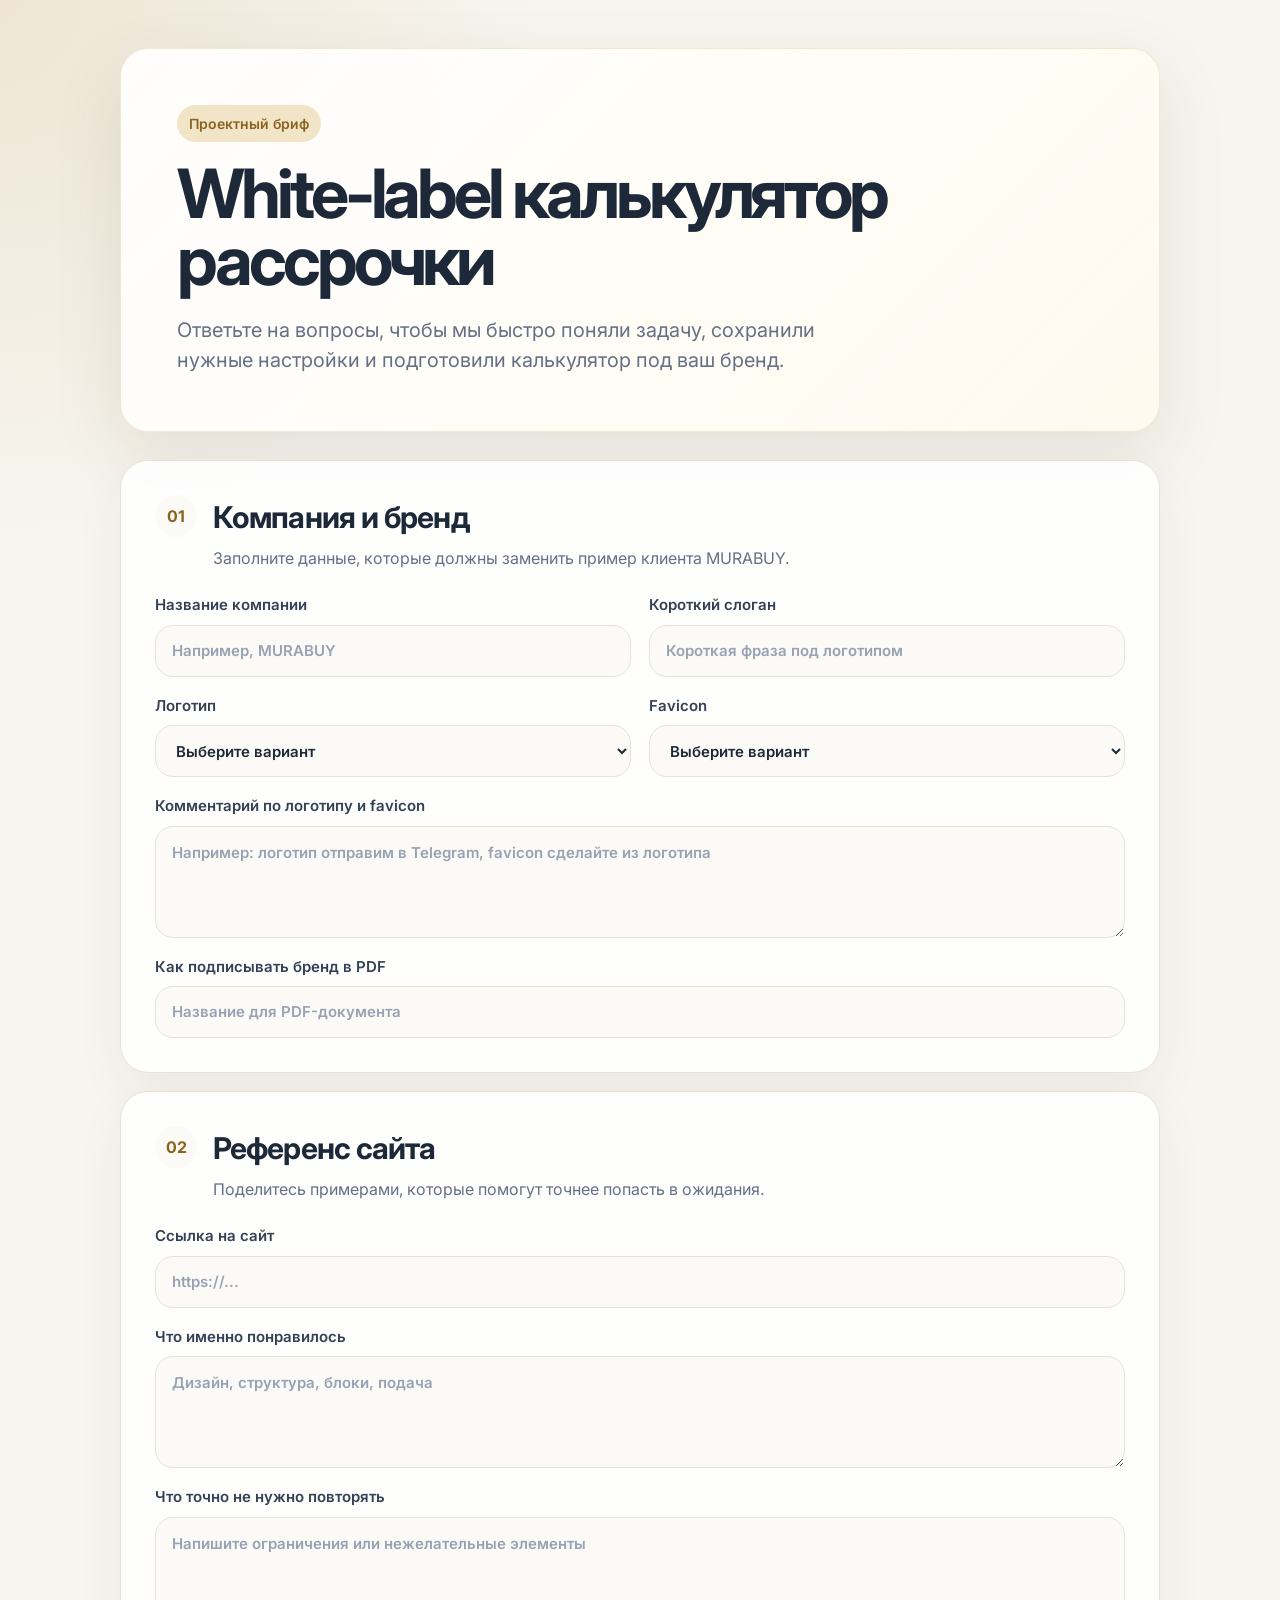
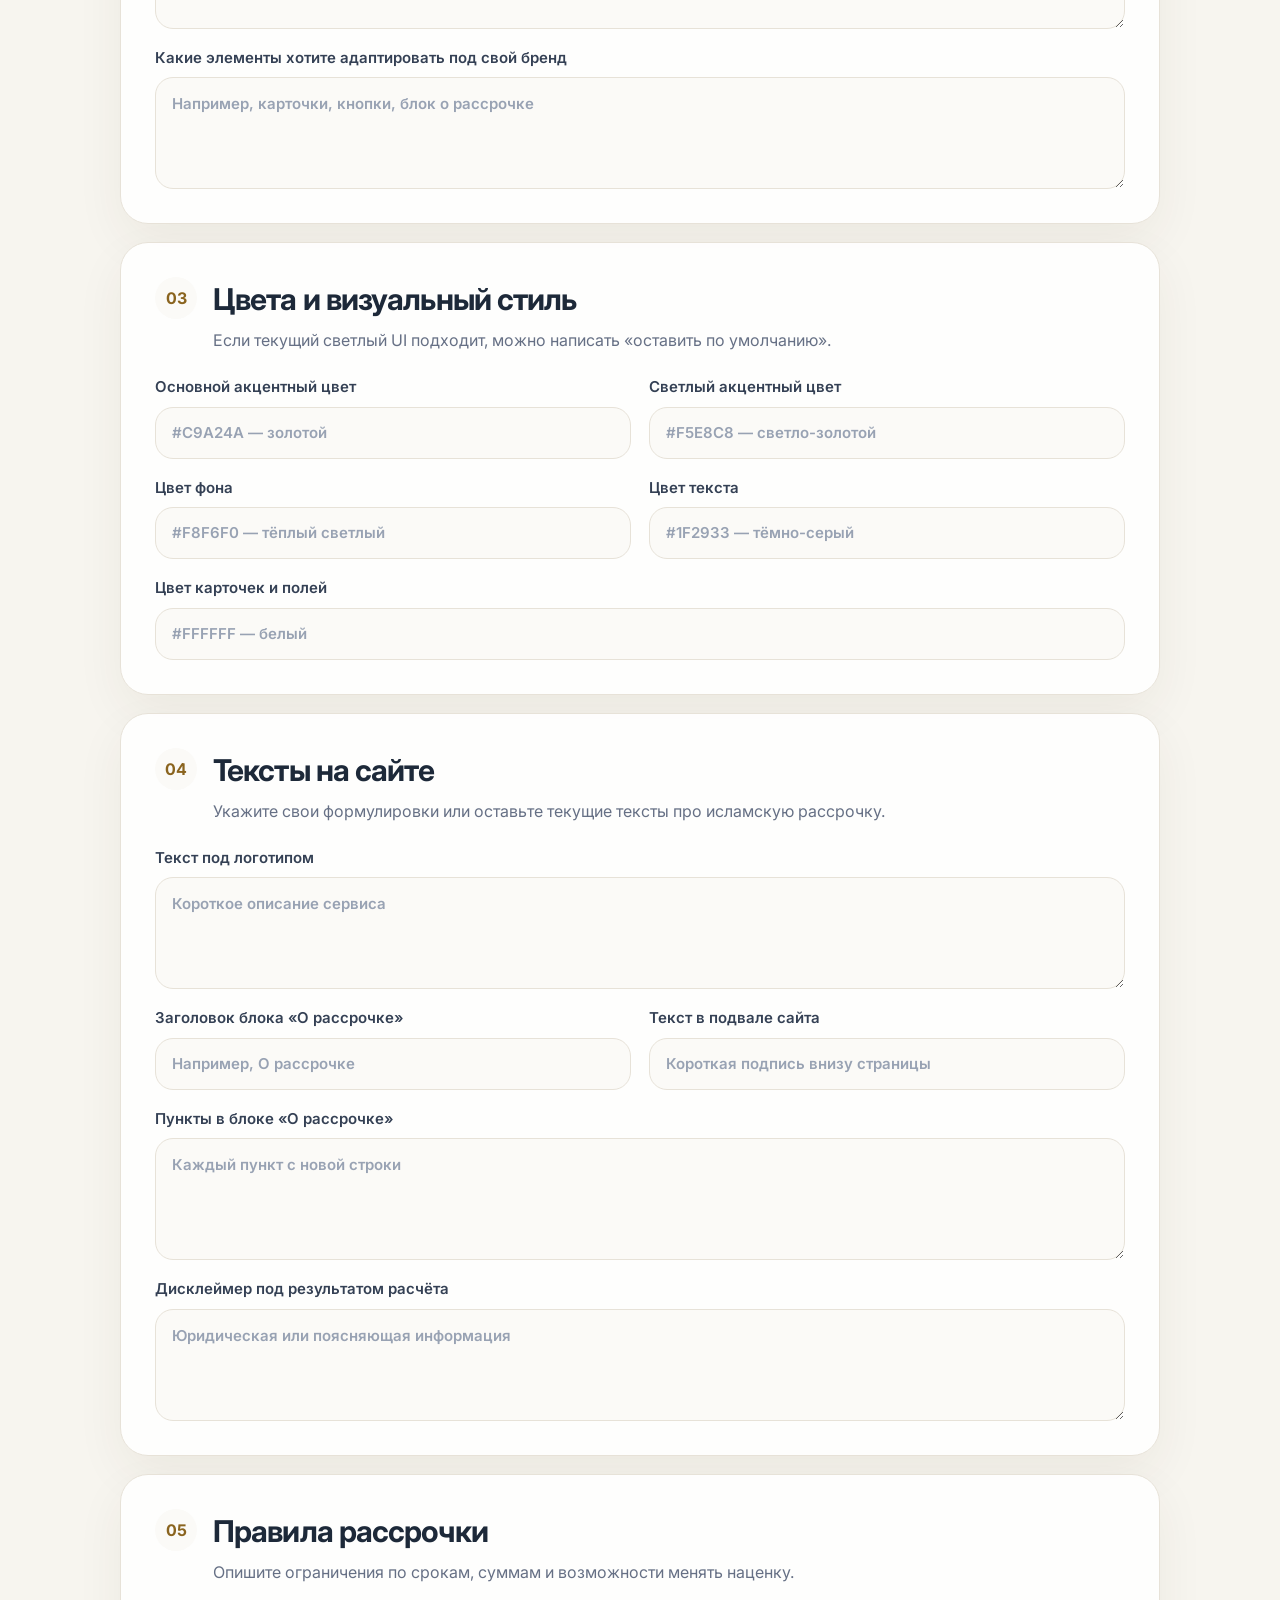
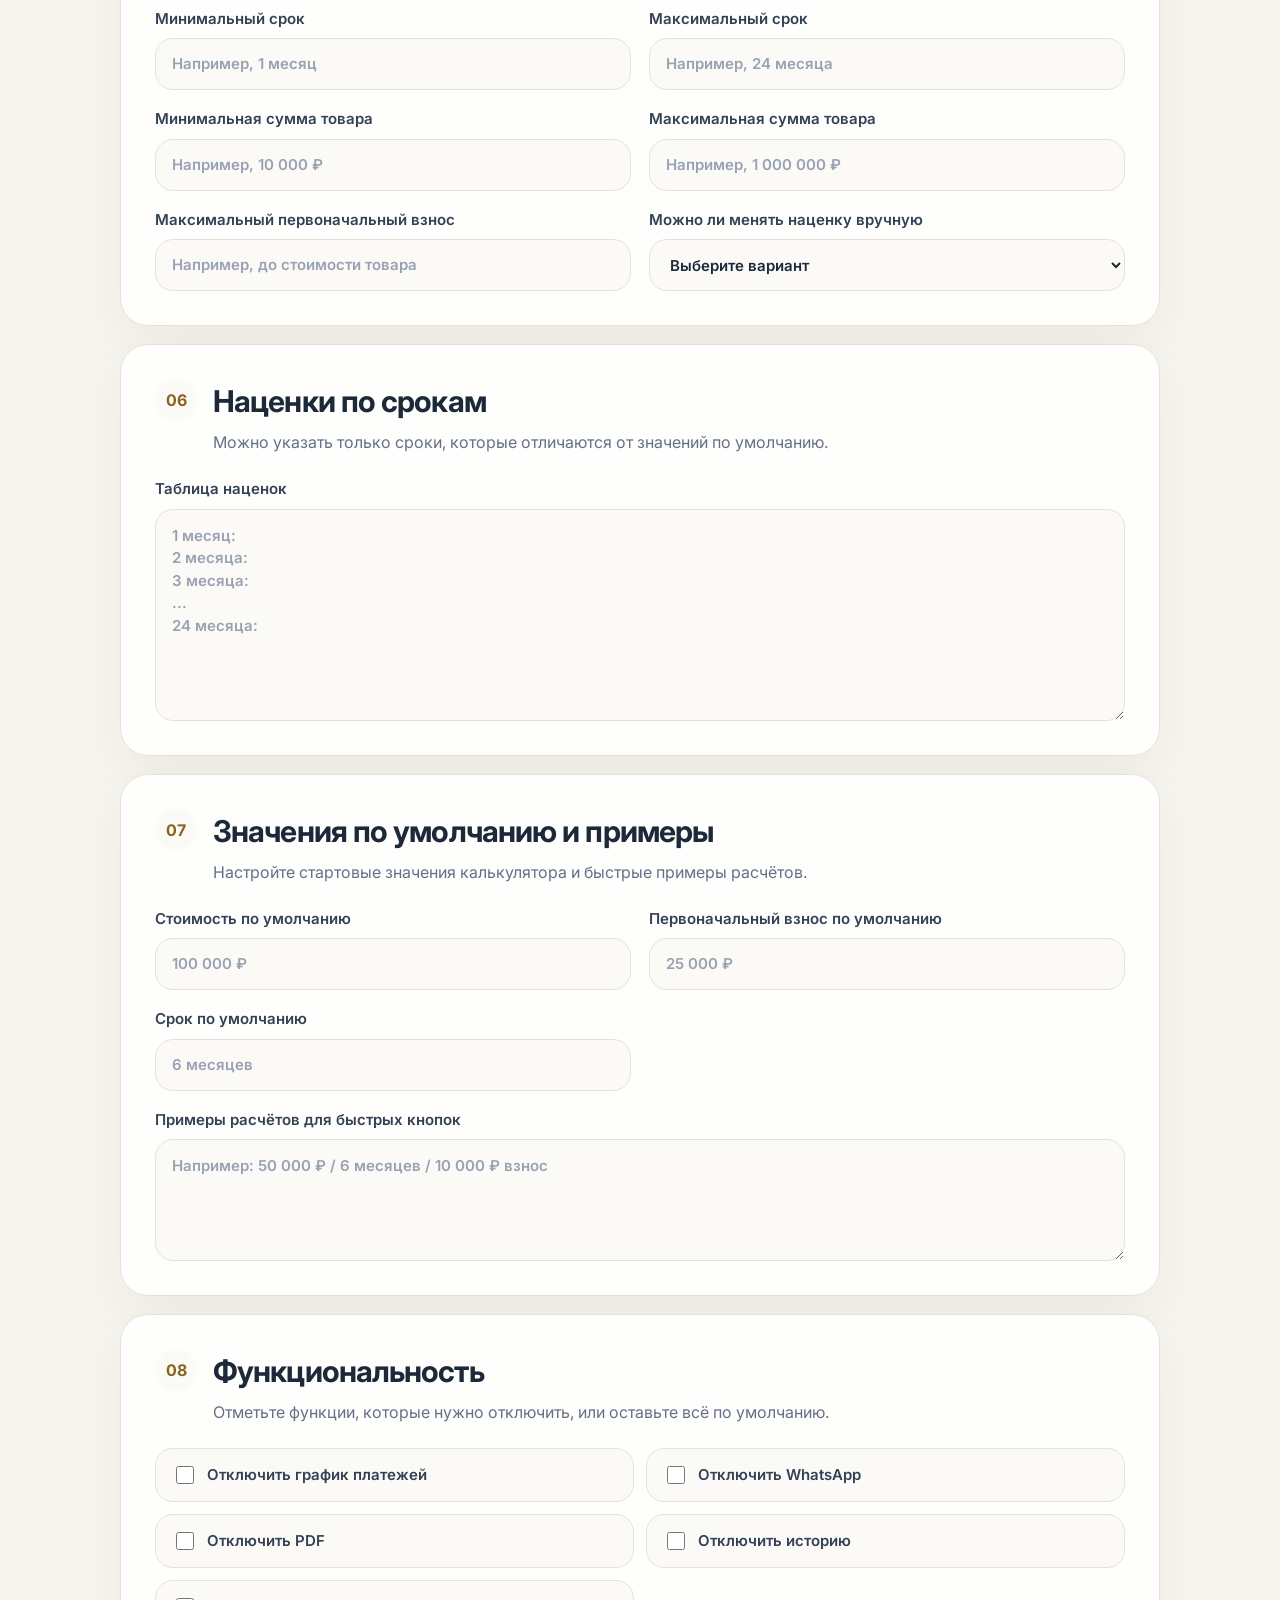
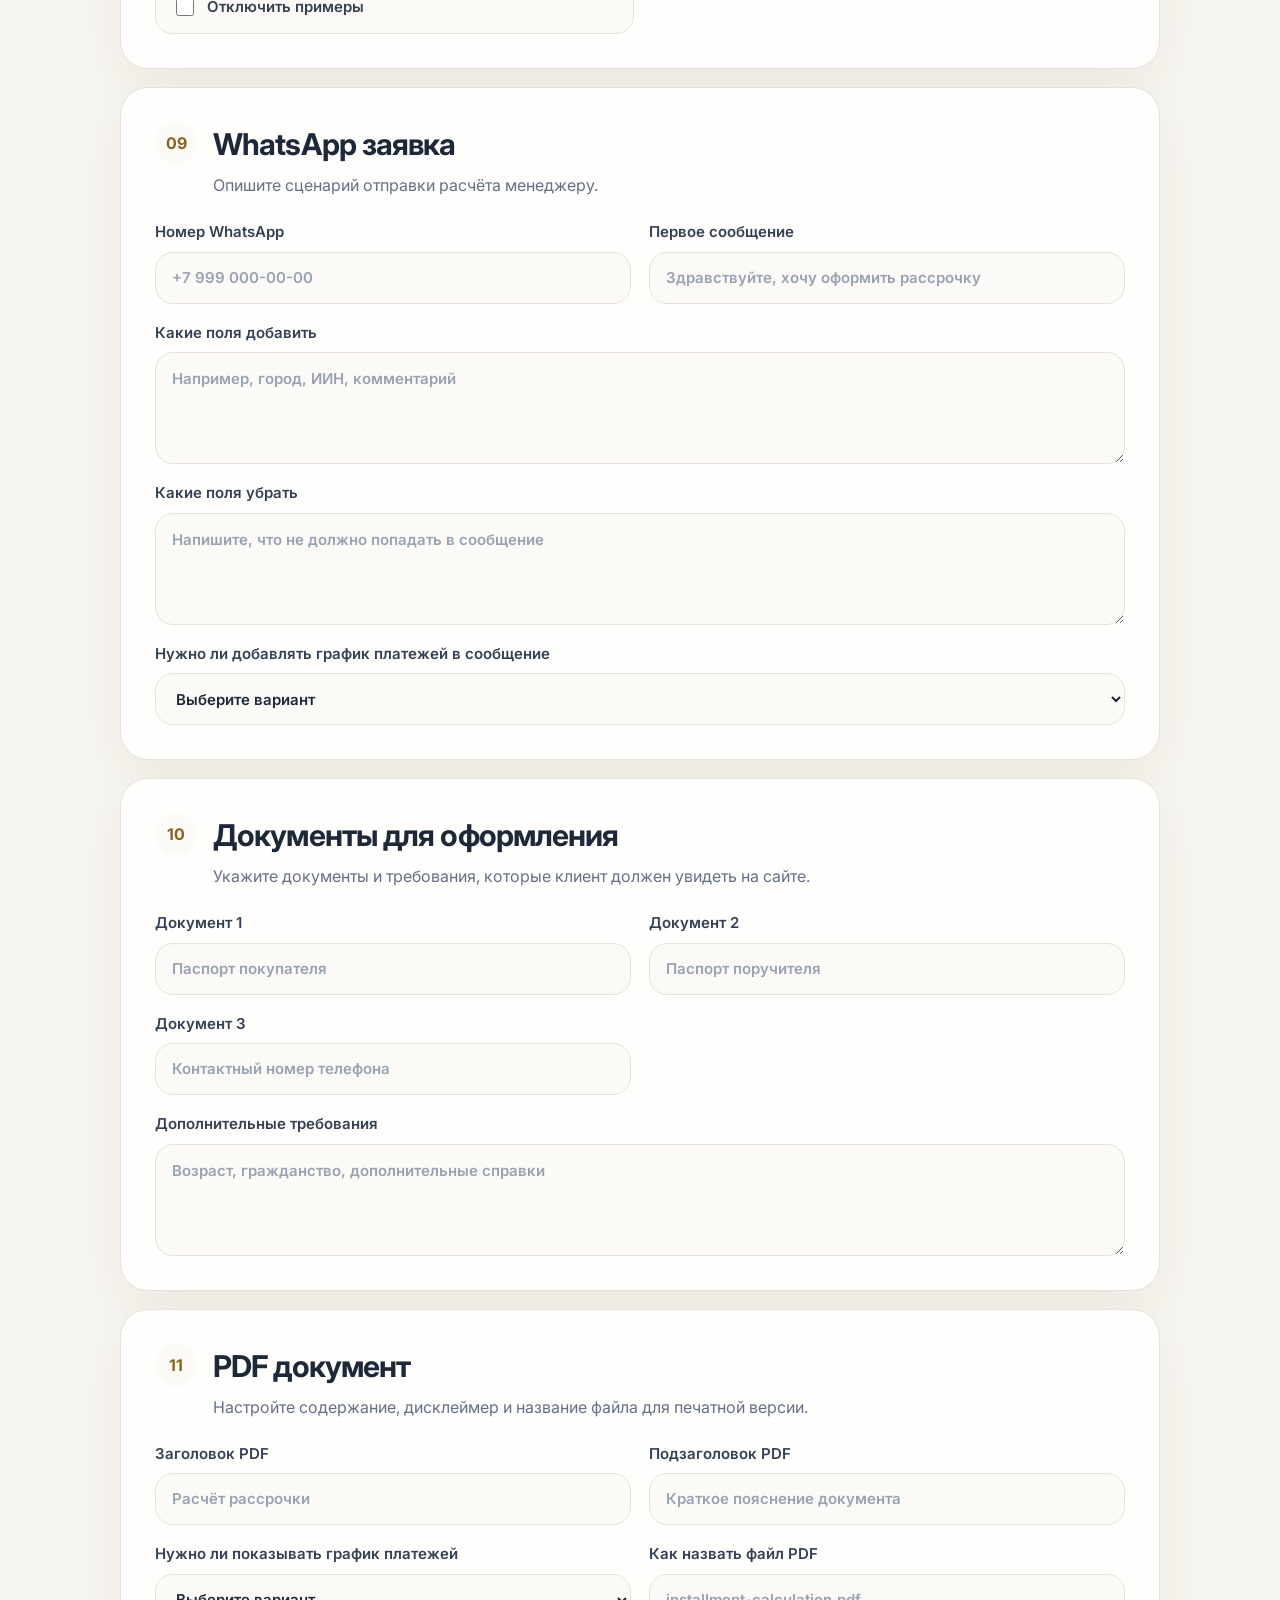
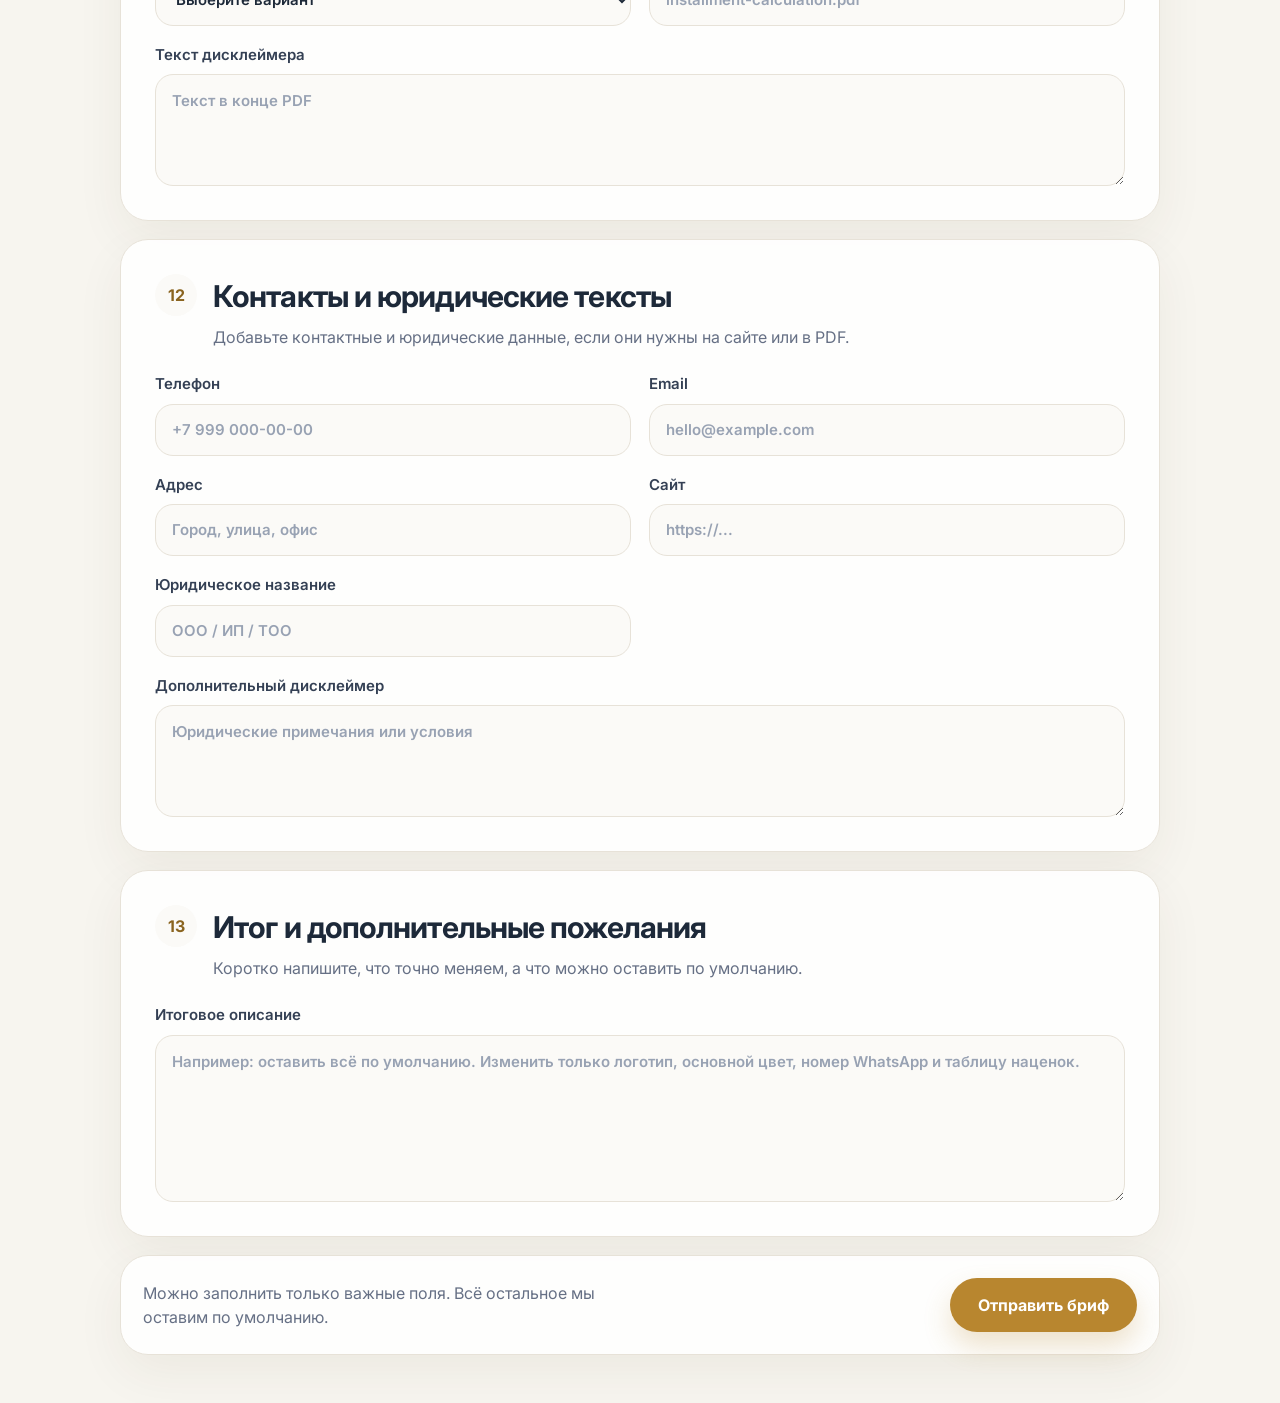
==== index.html @ 94480325 "finish" ====
<!doctype html>
<html lang="ru">
  <head>
    <meta charset="UTF-8" />
    <meta name="viewport" content="width=device-width, initial-scale=1.0" />
    <title>Бриф для white-label калькулятора рассрочки</title>
    <link rel="preconnect" href="https://fonts.googleapis.com" />
    <link rel="preconnect" href="https://fonts.gstatic.com" crossorigin />
    <link
      href="https://fonts.googleapis.com/css2?family=Inter:wght@400;500;600;700&display=swap"
      rel="stylesheet"
    />
    <link rel="stylesheet" href="styles.css" />
  </head>
  <body>
    <main class="page">
      <section class="hero" aria-labelledby="page-title">
        <div class="hero__badge">Проектный бриф</div>
        <h1 id="page-title">White-label калькулятор рассрочки</h1>
        <p>
          Ответьте на вопросы, чтобы мы быстро поняли задачу, сохранили нужные настройки
          и подготовили калькулятор под ваш бренд.
        </p>
      </section>

      <form class="brief-form" id="brief-form">
        <section class="form-section" aria-labelledby="company-title">
          <div class="section-heading">
            <span>01</span>
            <div>
              <h2 id="company-title">Компания и бренд</h2>
              <p>Заполните данные, которые должны заменить пример клиента MURABUY.</p>
            </div>
          </div>

          <div class="form-grid">
            <label>
              Название компании
              <input name="companyName" type="text" placeholder="Например, MURABUY" />
            </label>
            <label>
              Короткий слоган
              <input name="tagline" type="text" placeholder="Короткая фраза под логотипом" />
            </label>
            <label>
              Логотип
              <select name="logoSource">
                <option value="">Выберите вариант</option>
                <option>Прикрепим файл отдельно</option>
                <option>Возьмите с нашего сайта</option>
                <option>Используйте текстовое название</option>
                <option>Подготовим позже</option>
                <option>Оставить по умолчанию</option>
              </select>
            </label>
            <label>
              Favicon
              <select name="faviconSource">
                <option value="">Выберите вариант</option>
                <option>Сделать из логотипа</option>
                <option>Прикрепим файл отдельно</option>
                <option>Не нужен</option>
                <option>Подготовим позже</option>
                <option>Оставить по умолчанию</option>
              </select>
            </label>
            <label class="form-grid__wide">
              Комментарий по логотипу и favicon
              <textarea name="brandAssetsComment" rows="3" placeholder="Например: логотип отправим в Telegram, favicon сделайте из логотипа"></textarea>
            </label>
            <label class="form-grid__wide">
              Как подписывать бренд в PDF
              <input name="pdfBrandName" type="text" placeholder="Название для PDF-документа" />
            </label>
          </div>
        </section>

        <section class="form-section" aria-labelledby="reference-title">
          <div class="section-heading">
            <span>02</span>
            <div>
              <h2 id="reference-title">Референс сайта</h2>
              <p>Поделитесь примерами, которые помогут точнее попасть в ожидания.</p>
            </div>
          </div>

          <div class="form-grid">
            <label class="form-grid__wide">
              Ссылка на сайт
              <input name="referenceUrl" type="url" placeholder="https://..." />
            </label>
            <label class="form-grid__wide">
              Что именно понравилось
              <textarea name="referenceLikes" rows="3" placeholder="Дизайн, структура, блоки, подача"></textarea>
            </label>
            <label class="form-grid__wide">
              Что точно не нужно повторять
              <textarea name="referenceDislikes" rows="3" placeholder="Напишите ограничения или нежелательные элементы"></textarea>
            </label>
            <label class="form-grid__wide">
              Какие элементы хотите адаптировать под свой бренд
              <textarea name="referenceAdapt" rows="3" placeholder="Например, карточки, кнопки, блок о рассрочке"></textarea>
            </label>
          </div>
        </section>

        <section class="form-section" aria-labelledby="style-title">
          <div class="section-heading">
            <span>03</span>
            <div>
              <h2 id="style-title">Цвета и визуальный стиль</h2>
              <p>Если текущий светлый UI подходит, можно написать «оставить по умолчанию».</p>
            </div>
          </div>

          <div class="form-grid">
            <label>
              Основной акцентный цвет
              <input name="primaryColor" type="text" placeholder="#C9A24A — золотой" />
            </label>
            <label>
              Светлый акцентный цвет
              <input name="lightAccentColor" type="text" placeholder="#F5E8C8 — светло-золотой" />
            </label>
            <label>
              Цвет фона
              <input name="backgroundColor" type="text" placeholder="#F8F6F0 — тёплый светлый" />
            </label>
            <label>
              Цвет текста
              <input name="textColor" type="text" placeholder="#1F2933 — тёмно-серый" />
            </label>
            <label class="form-grid__wide">
              Цвет карточек и полей
              <input name="cardColor" type="text" placeholder="#FFFFFF — белый" />
            </label>
          </div>
        </section>

        <section class="form-section" aria-labelledby="content-title">
          <div class="section-heading">
            <span>04</span>
            <div>
              <h2 id="content-title">Тексты на сайте</h2>
              <p>Укажите свои формулировки или оставьте текущие тексты про исламскую рассрочку.</p>
            </div>
          </div>

          <div class="form-grid">
            <label class="form-grid__wide">
              Текст под логотипом
              <textarea name="logoText" rows="3" placeholder="Короткое описание сервиса"></textarea>
            </label>
            <label>
              Заголовок блока «О рассрочке»
              <input name="installmentTitle" type="text" placeholder="Например, О рассрочке" />
            </label>
            <label>
              Текст в подвале сайта
              <input name="footerText" type="text" placeholder="Короткая подпись внизу страницы" />
            </label>
            <label class="form-grid__wide">
              Пункты в блоке «О рассрочке»
              <textarea name="installmentPoints" rows="4" placeholder="Каждый пункт с новой строки"></textarea>
            </label>
            <label class="form-grid__wide">
              Дисклеймер под результатом расчёта
              <textarea name="resultDisclaimer" rows="3" placeholder="Юридическая или поясняющая информация"></textarea>
            </label>
          </div>
        </section>

        <section class="form-section" aria-labelledby="rules-title">
          <div class="section-heading">
            <span>05</span>
            <div>
              <h2 id="rules-title">Правила рассрочки</h2>
              <p>Опишите ограничения по срокам, суммам и возможности менять наценку.</p>
            </div>
          </div>

          <div class="form-grid">
            <label>
              Минимальный срок
              <input name="minTerm" type="text" placeholder="Например, 1 месяц" />
            </label>
            <label>
              Максимальный срок
              <input name="maxTerm" type="text" placeholder="Например, 24 месяца" />
            </label>
            <label>
              Минимальная сумма товара
              <input name="minAmount" type="text" placeholder="Например, 10 000 ₽" />
            </label>
            <label>
              Максимальная сумма товара
              <input name="maxAmount" type="text" placeholder="Например, 1 000 000 ₽" />
            </label>
            <label>
              Максимальный первоначальный взнос
              <input name="maxInitialPayment" type="text" placeholder="Например, до стоимости товара" />
            </label>
            <label>
              Можно ли менять наценку вручную
              <select name="manualMarkup">
                <option value="">Выберите вариант</option>
                <option>Да</option>
                <option>Нет</option>
                <option>Оставить по умолчанию</option>
              </select>
            </label>
          </div>
        </section>

        <section class="form-section" aria-labelledby="markup-title">
          <div class="section-heading">
            <span>06</span>
            <div>
              <h2 id="markup-title">Наценки по срокам</h2>
              <p>Можно указать только сроки, которые отличаются от значений по умолчанию.</p>
            </div>
          </div>

          <label>
            Таблица наценок
            <textarea
              name="markupTable"
              rows="8"
              placeholder="1 месяц:&#10;2 месяца:&#10;3 месяца:&#10;...&#10;24 месяца:"
            ></textarea>
          </label>
        </section>

        <section class="form-section" aria-labelledby="defaults-title">
          <div class="section-heading">
            <span>07</span>
            <div>
              <h2 id="defaults-title">Значения по умолчанию и примеры</h2>
              <p>Настройте стартовые значения калькулятора и быстрые примеры расчётов.</p>
            </div>
          </div>

          <div class="form-grid">
            <label>
              Стоимость по умолчанию
              <input name="defaultAmount" type="text" placeholder="100 000 ₽" />
            </label>
            <label>
              Первоначальный взнос по умолчанию
              <input name="defaultInitialPayment" type="text" placeholder="25 000 ₽" />
            </label>
            <label>
              Срок по умолчанию
              <input name="defaultTerm" type="text" placeholder="6 месяцев" />
            </label>
            <label class="form-grid__wide">
              Примеры расчётов для быстрых кнопок
              <textarea name="quickExamples" rows="4" placeholder="Например: 50 000 ₽ / 6 месяцев / 10 000 ₽ взнос"></textarea>
            </label>
          </div>
        </section>

        <section class="form-section" aria-labelledby="features-title">
          <div class="section-heading">
            <span>08</span>
            <div>
              <h2 id="features-title">Функциональность</h2>
              <p>Отметьте функции, которые нужно отключить, или оставьте всё по умолчанию.</p>
            </div>
          </div>

          <div class="checkbox-grid">
            <label><input name="disabledFeatures" type="checkbox" value="График платежей" /> Отключить график платежей</label>
            <label><input name="disabledFeatures" type="checkbox" value="WhatsApp" /> Отключить WhatsApp</label>
            <label><input name="disabledFeatures" type="checkbox" value="PDF" /> Отключить PDF</label>
            <label><input name="disabledFeatures" type="checkbox" value="История" /> Отключить историю</label>
            <label><input name="disabledFeatures" type="checkbox" value="Примеры" /> Отключить примеры</label>
          </div>
        </section>

        <section class="form-section" aria-labelledby="whatsapp-title">
          <div class="section-heading">
            <span>09</span>
            <div>
              <h2 id="whatsapp-title">WhatsApp заявка</h2>
              <p>Опишите сценарий отправки расчёта менеджеру.</p>
            </div>
          </div>

          <div class="form-grid">
            <label>
              Номер WhatsApp
              <input name="whatsappPhone" type="tel" placeholder="+7 999 000-00-00" />
            </label>
            <label>
              Первое сообщение
              <input name="whatsappMessage" type="text" placeholder="Здравствуйте, хочу оформить рассрочку" />
            </label>
            <label class="form-grid__wide">
              Какие поля добавить
              <textarea name="whatsappAddFields" rows="3" placeholder="Например, город, ИИН, комментарий"></textarea>
            </label>
            <label class="form-grid__wide">
              Какие поля убрать
              <textarea name="whatsappRemoveFields" rows="3" placeholder="Напишите, что не должно попадать в сообщение"></textarea>
            </label>
            <label class="form-grid__wide">
              Нужно ли добавлять график платежей в сообщение
              <select name="whatsappSchedule">
                <option value="">Выберите вариант</option>
                <option>Да</option>
                <option>Нет</option>
                <option>Оставить по умолчанию</option>
              </select>
            </label>
          </div>
        </section>

        <section class="form-section" aria-labelledby="documents-title">
          <div class="section-heading">
            <span>10</span>
            <div>
              <h2 id="documents-title">Документы для оформления</h2>
              <p>Укажите документы и требования, которые клиент должен увидеть на сайте.</p>
            </div>
          </div>

          <div class="form-grid">
            <label>
              Документ 1
              <input name="documentOne" type="text" placeholder="Паспорт покупателя" />
            </label>
            <label>
              Документ 2
              <input name="documentTwo" type="text" placeholder="Паспорт поручителя" />
            </label>
            <label>
              Документ 3
              <input name="documentThree" type="text" placeholder="Контактный номер телефона" />
            </label>
            <label class="form-grid__wide">
              Дополнительные требования
              <textarea name="documentRequirements" rows="3" placeholder="Возраст, гражданство, дополнительные справки"></textarea>
            </label>
          </div>
        </section>

        <section class="form-section" aria-labelledby="pdf-title">
          <div class="section-heading">
            <span>11</span>
            <div>
              <h2 id="pdf-title">PDF документ</h2>
              <p>Настройте содержание, дисклеймер и название файла для печатной версии.</p>
            </div>
          </div>

          <div class="form-grid">
            <label>
              Заголовок PDF
              <input name="pdfTitle" type="text" placeholder="Расчёт рассрочки" />
            </label>
            <label>
              Подзаголовок PDF
              <input name="pdfSubtitle" type="text" placeholder="Краткое пояснение документа" />
            </label>
            <label>
              Нужно ли показывать график платежей
              <select name="pdfSchedule">
                <option value="">Выберите вариант</option>
                <option>Да</option>
                <option>Нет</option>
                <option>Оставить по умолчанию</option>
              </select>
            </label>
            <label>
              Как назвать файл PDF
              <input name="pdfFileName" type="text" placeholder="installment-calculation.pdf" />
            </label>
            <label class="form-grid__wide">
              Текст дисклеймера
              <textarea name="pdfDisclaimer" rows="3" placeholder="Текст в конце PDF"></textarea>
            </label>
          </div>
        </section>

        <section class="form-section" aria-labelledby="contacts-title">
          <div class="section-heading">
            <span>12</span>
            <div>
              <h2 id="contacts-title">Контакты и юридические тексты</h2>
              <p>Добавьте контактные и юридические данные, если они нужны на сайте или в PDF.</p>
            </div>
          </div>

          <div class="form-grid">
            <label>
              Телефон
              <input name="phone" type="tel" placeholder="+7 999 000-00-00" />
            </label>
            <label>
              Email
              <input name="email" type="email" placeholder="hello@example.com" />
            </label>
            <label>
              Адрес
              <input name="address" type="text" placeholder="Город, улица, офис" />
            </label>
            <label>
              Сайт
              <input name="website" type="url" placeholder="https://..." />
            </label>
            <label>
              Юридическое название
              <input name="legalName" type="text" placeholder="ООО / ИП / ТОО" />
            </label>
            <label class="form-grid__wide">
              Дополнительный дисклеймер
              <textarea name="legalDisclaimer" rows="3" placeholder="Юридические примечания или условия"></textarea>
            </label>
          </div>
        </section>

        <section class="form-section" aria-labelledby="summary-title">
          <div class="section-heading">
            <span>13</span>
            <div>
              <h2 id="summary-title">Итог и дополнительные пожелания</h2>
              <p>Коротко напишите, что точно меняем, а что можно оставить по умолчанию.</p>
            </div>
          </div>

          <label>
            Итоговое описание
            <textarea
              name="summary"
              rows="6"
              placeholder="Например: оставить всё по умолчанию. Изменить только логотип, основной цвет, номер WhatsApp и таблицу наценок."
            ></textarea>
          </label>
        </section>

        <div class="form-actions">
          <div>
            <p>Можно заполнить только важные поля. Всё остальное мы оставим по умолчанию.</p>
            <p class="form-status" id="form-status" role="status"></p>
          </div>
          <button type="submit" id="submit-button">Отправить бриф</button>
        </div>
      </form>

      <section class="success-message" id="success-message" aria-live="polite" hidden>
        <div>
          <span>Готово</span>
          <h2>Спасибо! Мы получили ваш бриф и скоро свяжемся с вами.</h2>
          <p>Если нужно что-то дополнить, вы можете вернуться к форме и отправить обновлённую версию.</p>
          <button type="button" id="edit-brief">Вернуться к форме</button>
        </div>
      </section>
    </main>

    <script src="script.js"></script>
  </body>
</html>
---- styles.css ----
:root {
  --bg: #f7f5ef;
  --surface: #ffffff;
  --surface-muted: #fbfaf7;
  --text: #1d2939;
  --muted: #667085;
  --line: #e7e2d8;
  --accent: #b8862f;
  --accent-dark: #8a641f;
  --accent-soft: #f1e4c7;
  --shadow: 0 24px 70px rgba(64, 48, 24, 0.1);
  --radius-lg: 28px;
  --radius-md: 18px;
  --page-width: 1040px;
}

* {
  box-sizing: border-box;
}

html {
  scroll-behavior: smooth;
}

body {
  margin: 0;
  min-width: 320px;
  background:
    radial-gradient(circle at top left, rgba(184, 134, 47, 0.14), transparent 34rem),
    var(--bg);
  color: var(--text);
  font-family:
    Inter,
    system-ui,
    -apple-system,
    BlinkMacSystemFont,
    "Segoe UI",
    sans-serif;
  line-height: 1.5;
}

button,
input,
select,
textarea {
  font: inherit;
}

button {
  cursor: pointer;
}

.page {
  width: min(100% - 32px, var(--page-width));
  margin: 0 auto;
  padding: 48px 0;
}

.hero {
  margin-bottom: 28px;
  padding: clamp(28px, 5vw, 56px);
  border: 1px solid rgba(184, 134, 47, 0.18);
  border-radius: var(--radius-lg);
  background: linear-gradient(135deg, rgba(255, 255, 255, 0.94), rgba(255, 250, 239, 0.9));
  box-shadow: var(--shadow);
}

.hero__badge,
.success-message span {
  display: inline-flex;
  width: fit-content;
  margin-bottom: 18px;
  padding: 8px 12px;
  border-radius: 999px;
  background: var(--accent-soft);
  color: var(--accent-dark);
  font-size: 14px;
  font-weight: 600;
}

.hero h1 {
  max-width: 760px;
  margin: 0;
  font-size: clamp(36px, 7vw, 68px);
  letter-spacing: -0.06em;
  line-height: 0.98;
}

.hero p {
  max-width: 680px;
  margin: 22px 0 0;
  color: var(--muted);
  font-size: clamp(17px, 2vw, 20px);
}

.brief-form {
  display: grid;
  gap: 18px;
}

.form-section,
.form-actions,
.success-message > div {
  border: 1px solid var(--line);
  border-radius: var(--radius-lg);
  background: rgba(255, 255, 255, 0.9);
  box-shadow: 0 18px 50px rgba(64, 48, 24, 0.06);
}

.form-section {
  padding: clamp(22px, 4vw, 34px);
}

.section-heading {
  display: grid;
  grid-template-columns: auto 1fr;
  gap: 16px;
  margin-bottom: 24px;
}

.section-heading span {
  display: grid;
  width: 42px;
  height: 42px;
  place-items: center;
  border-radius: 50%;
  background: var(--surface-muted);
  color: var(--accent-dark);
  font-weight: 700;
}

.section-heading h2 {
  margin: 0;
  font-size: clamp(22px, 3vw, 30px);
  letter-spacing: -0.03em;
}

.section-heading p {
  max-width: 680px;
  margin: 6px 0 0;
  color: var(--muted);
}

.form-grid {
  display: grid;
  grid-template-columns: repeat(2, minmax(0, 1fr));
  gap: 18px;
}

.form-grid__wide {
  grid-column: 1 / -1;
}

label {
  display: grid;
  gap: 8px;
  color: #344054;
  font-size: 15px;
  font-weight: 600;
}

input,
select,
textarea {
  width: 100%;
  border: 1px solid var(--line);
  border-radius: var(--radius-md);
  background: var(--surface-muted);
  color: var(--text);
  outline: none;
  transition:
    border-color 0.2s ease,
    box-shadow 0.2s ease,
    background-color 0.2s ease;
}

input,
select {
  min-height: 52px;
  padding: 0 16px;
}

textarea {
  min-height: 112px;
  resize: vertical;
  padding: 15px 16px;
}

input::placeholder,
textarea::placeholder {
  color: #98a2b3;
}

input:focus,
select:focus,
textarea:focus {
  border-color: rgba(184, 134, 47, 0.75);
  background: var(--surface);
  box-shadow: 0 0 0 4px rgba(184, 134, 47, 0.14);
}

.checkbox-grid {
  display: grid;
  grid-template-columns: repeat(2, minmax(0, 1fr));
  gap: 12px;
}

.checkbox-grid label {
  display: flex;
  align-items: center;
  gap: 10px;
  min-height: 54px;
  padding: 14px 16px;
  border: 1px solid var(--line);
  border-radius: var(--radius-md);
  background: var(--surface-muted);
}

.checkbox-grid input {
  width: 18px;
  min-height: 18px;
  accent-color: var(--accent);
}

.form-actions {
  display: flex;
  align-items: center;
  justify-content: space-between;
  gap: 18px;
  padding: 22px;
}

.form-actions p {
  max-width: 520px;
  margin: 0;
  color: var(--muted);
}

.form-status {
  min-height: 22px;
  margin-top: 8px;
  color: #b42318;
  font-size: 14px;
}

.form-status:empty {
  display: none;
}

.form-actions button,
.success-message button {
  min-height: 54px;
  border: 0;
  border-radius: 999px;
  background: var(--accent);
  color: #ffffff;
  font-weight: 700;
  box-shadow: 0 14px 28px rgba(184, 134, 47, 0.24);
  transition:
    transform 0.2s ease,
    background-color 0.2s ease,
    box-shadow 0.2s ease;
}

.form-actions button {
  padding: 0 28px;
  white-space: nowrap;
}

.success-message button {
  padding: 0 24px;
}

.form-actions button:hover,
.success-message button:hover {
  background: var(--accent-dark);
  box-shadow: 0 16px 34px rgba(138, 100, 31, 0.24);
  transform: translateY(-1px);
}

.form-actions button:disabled {
  cursor: wait;
  opacity: 0.72;
  transform: none;
}

.success-message {
  display: grid;
  min-height: 70vh;
  place-items: center;
}

.success-message[hidden] {
  display: none;
}

.success-message > div {
  width: min(100%, 680px);
  padding: clamp(28px, 5vw, 48px);
  text-align: center;
}

.success-message h2 {
  margin: 0;
  font-size: clamp(28px, 5vw, 44px);
  letter-spacing: -0.05em;
  line-height: 1.08;
}

.success-message p {
  margin: 16px auto 26px;
  color: var(--muted);
}

@media (max-width: 760px) {
  .page {
    width: min(100% - 20px, var(--page-width));
    padding: 20px 0;
  }

  .hero {
    margin-bottom: 14px;
  }

  .form-grid,
  .checkbox-grid {
    grid-template-columns: 1fr;
  }

  .section-heading {
    grid-template-columns: 1fr;
  }

  .form-actions {
    align-items: stretch;
    flex-direction: column;
  }

  .form-actions button {
    width: 100%;
  }
}

@media (max-width: 460px) {
  .page {
    width: min(100% - 16px, var(--page-width));
  }

  .hero,
  .form-section,
  .form-actions,
  .success-message > div {
    border-radius: 22px;
  }

  input,
  select,
  textarea,
  .checkbox-grid label {
    border-radius: 16px;
  }
}
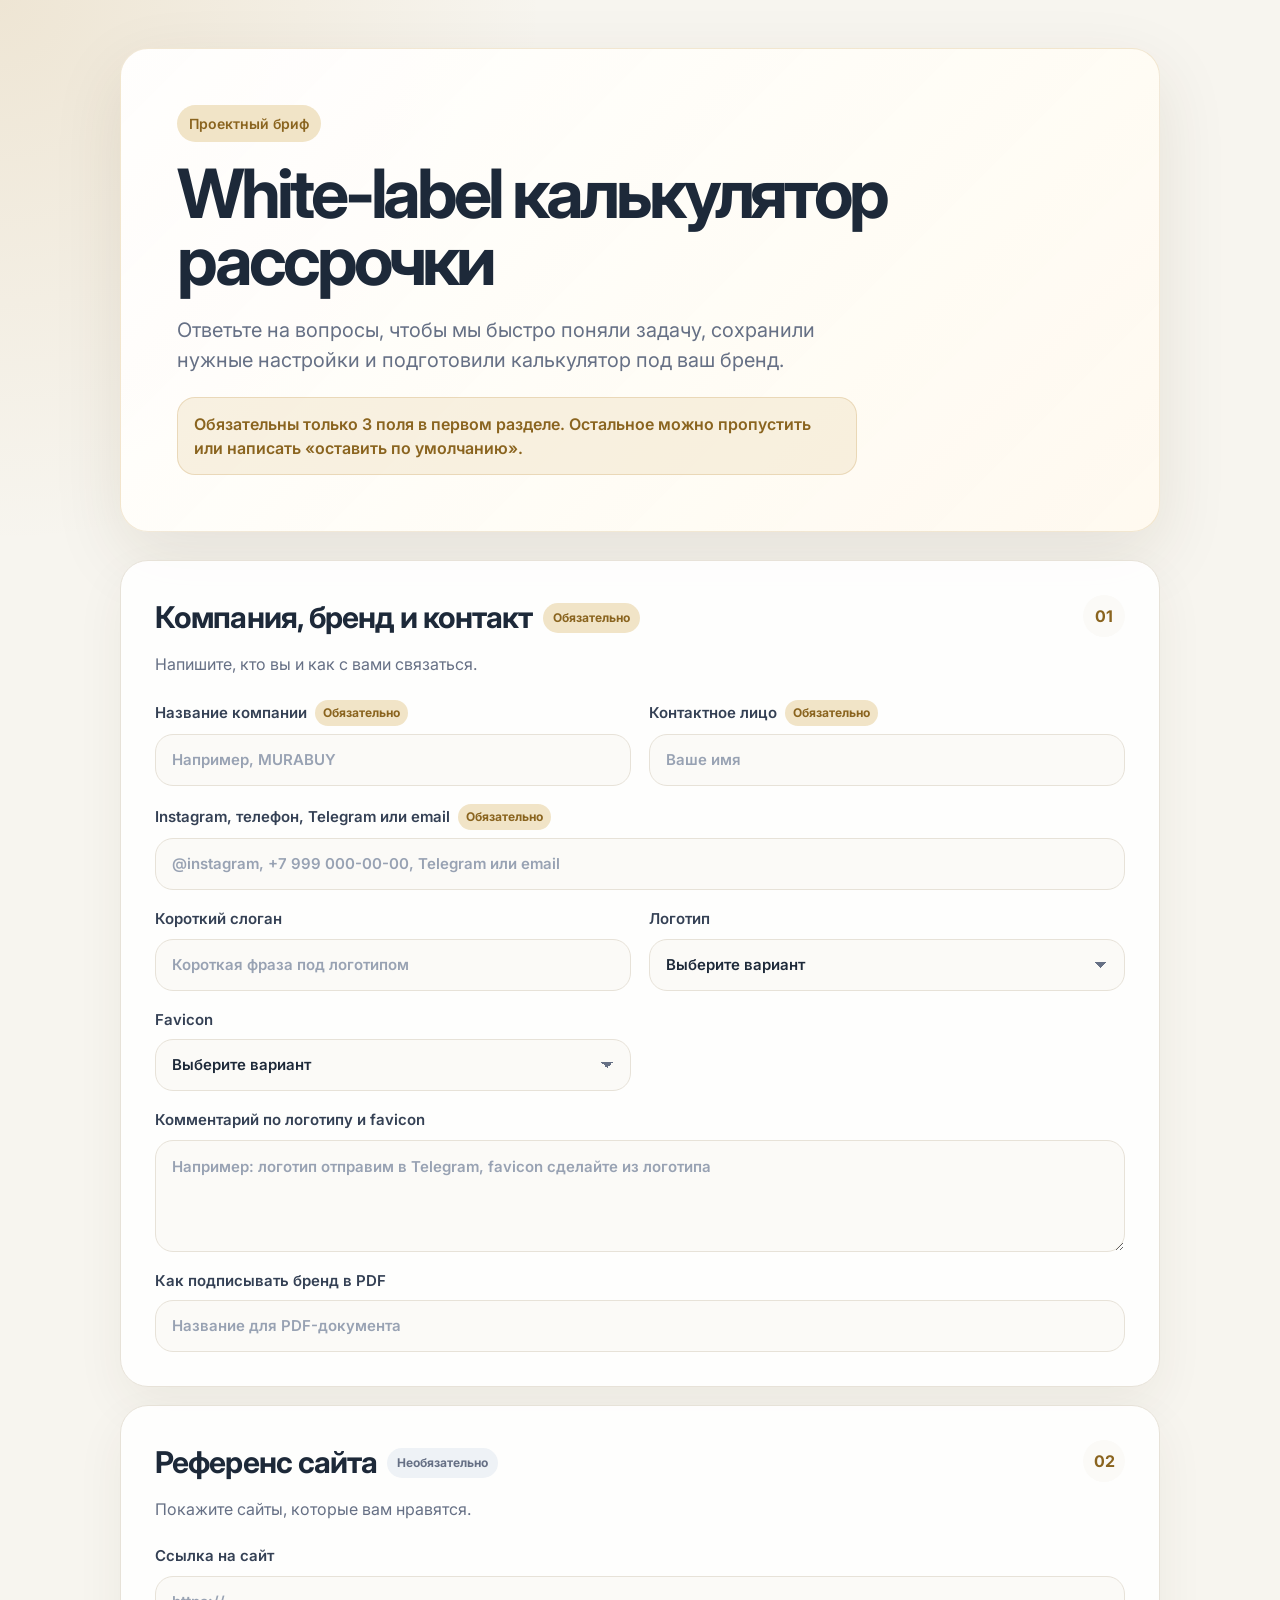
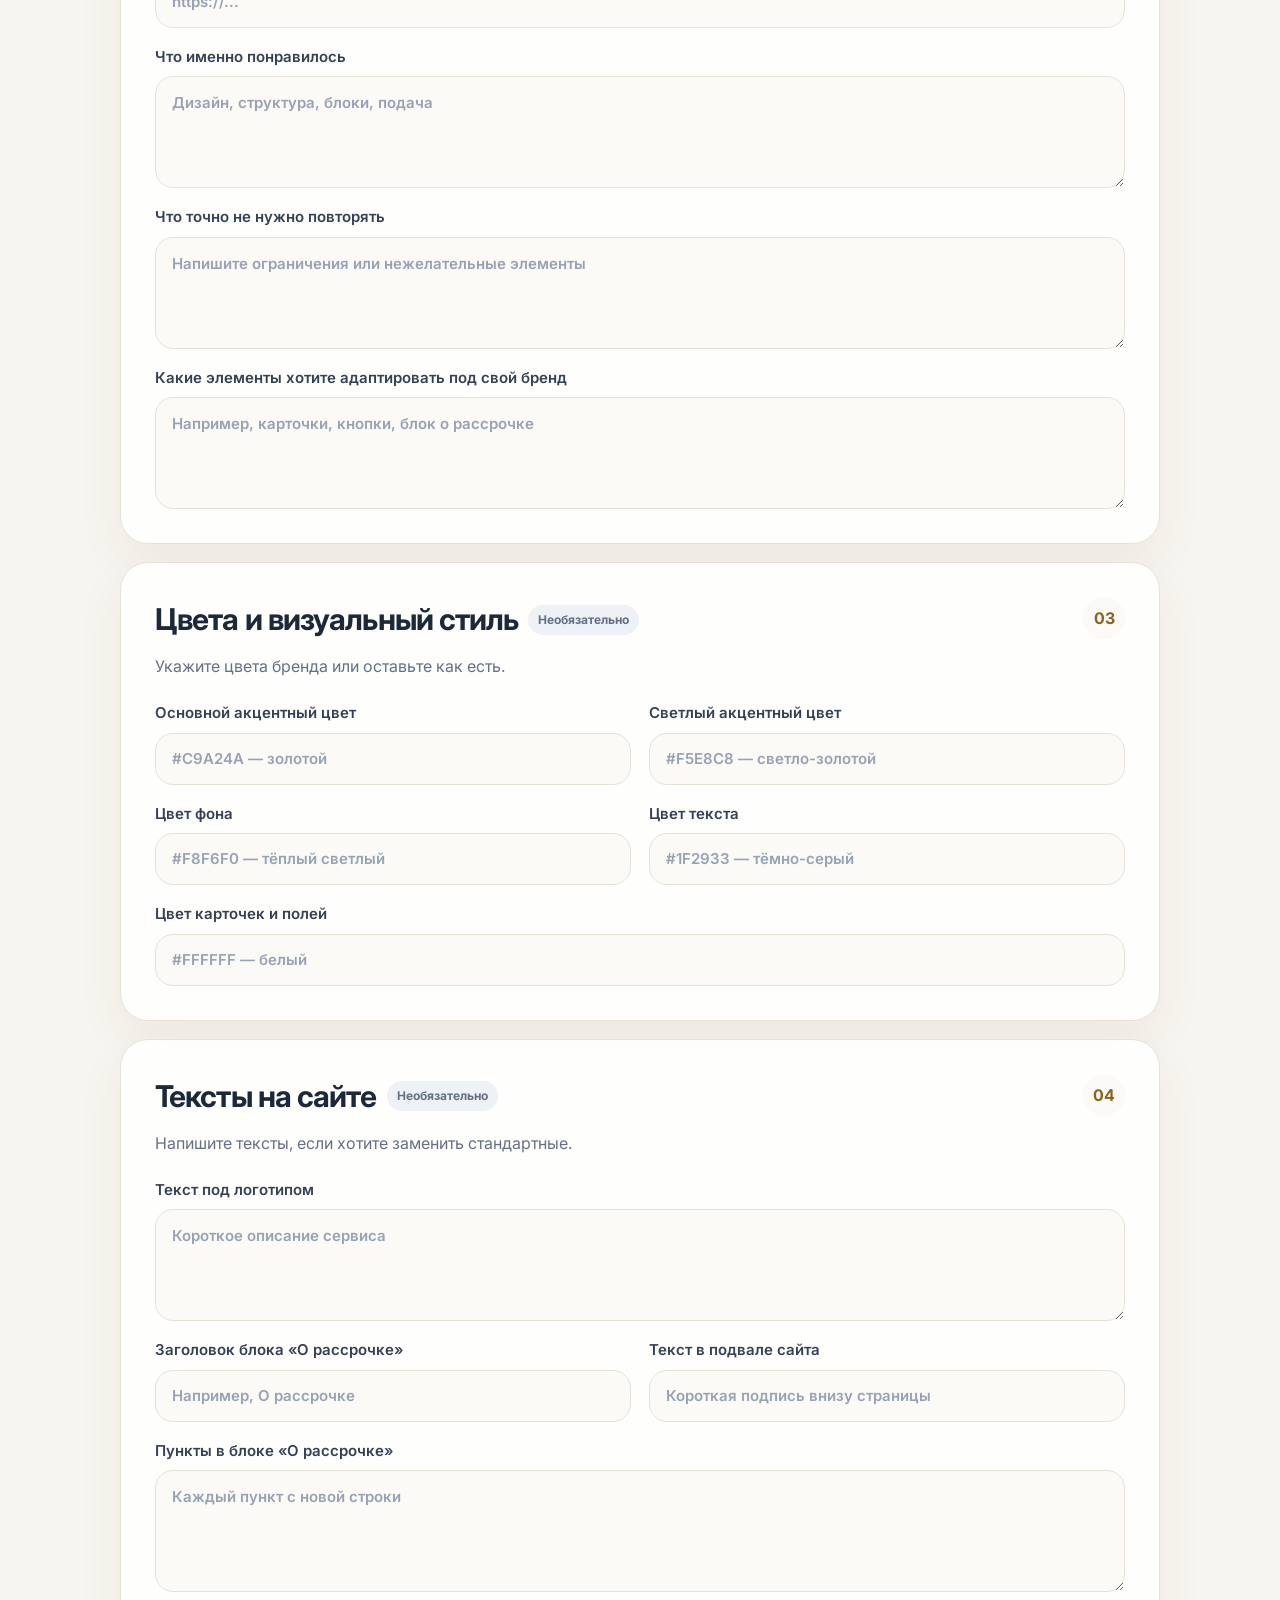
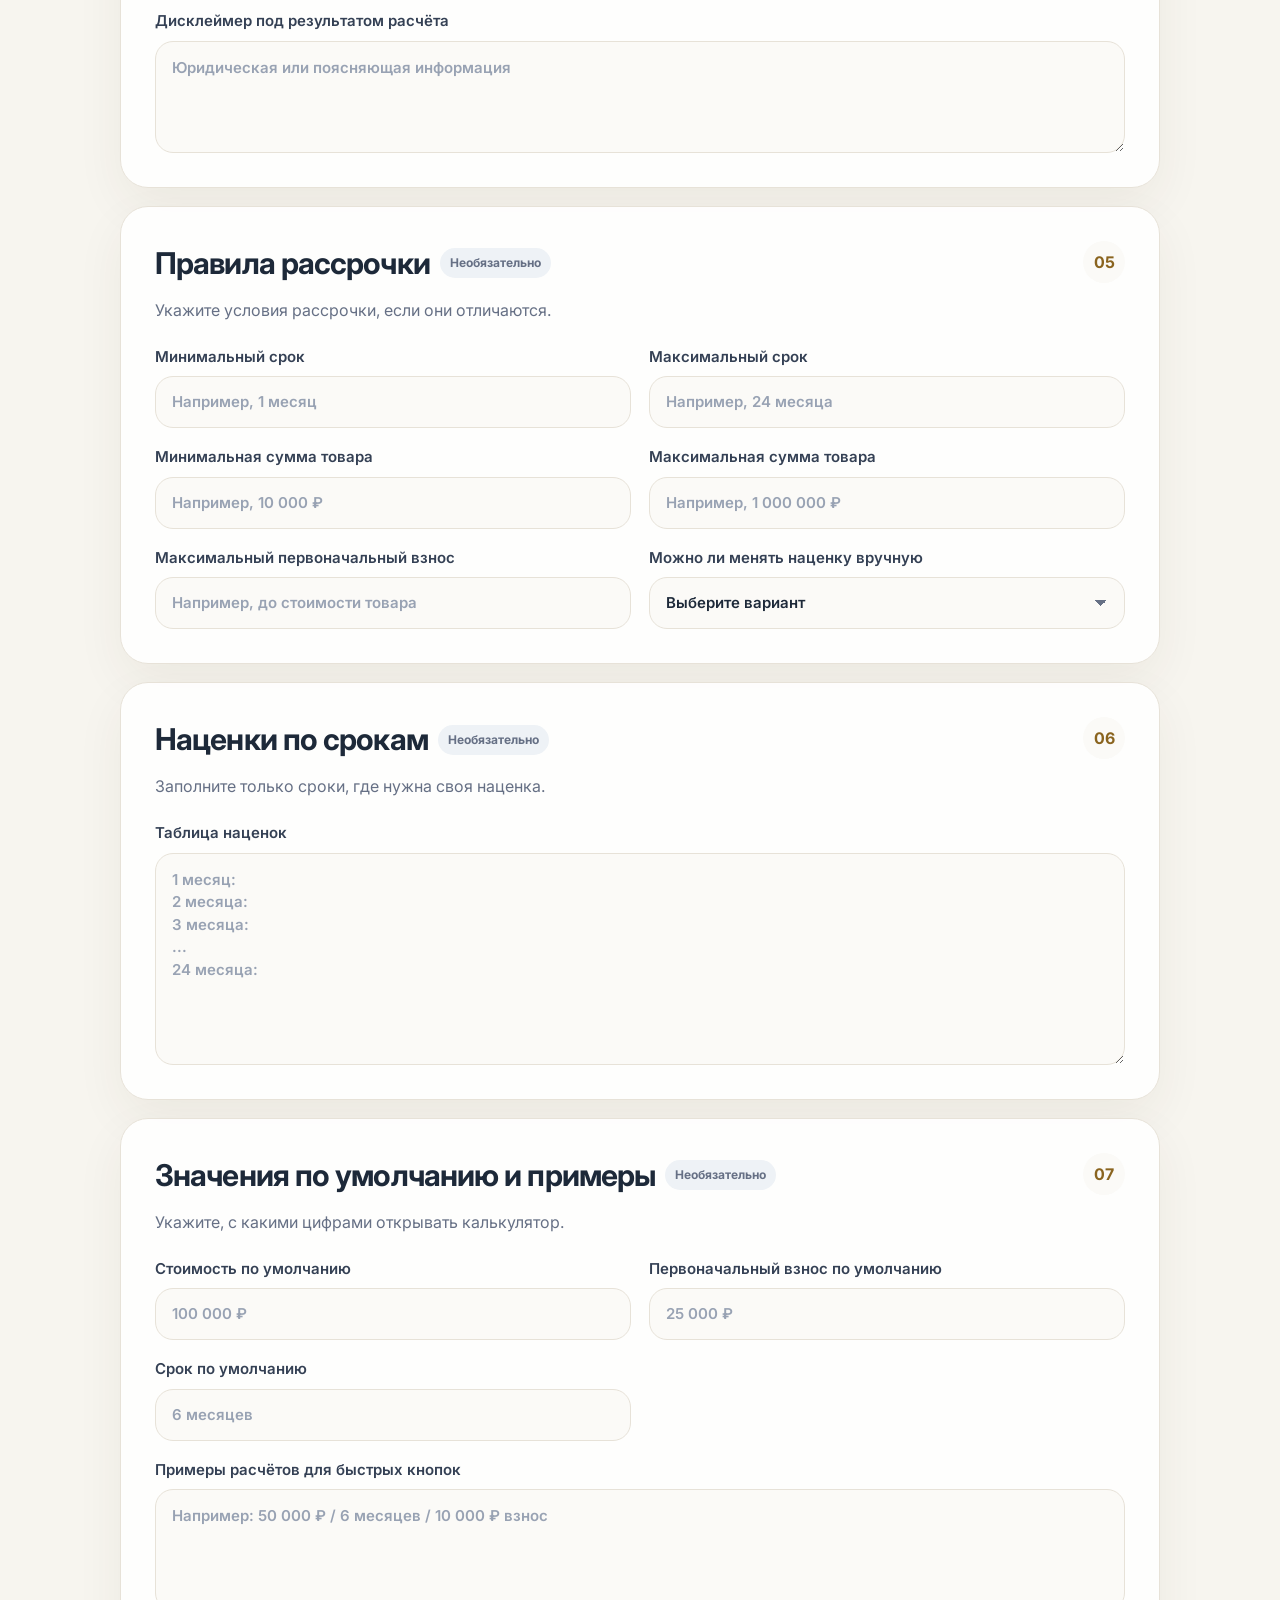
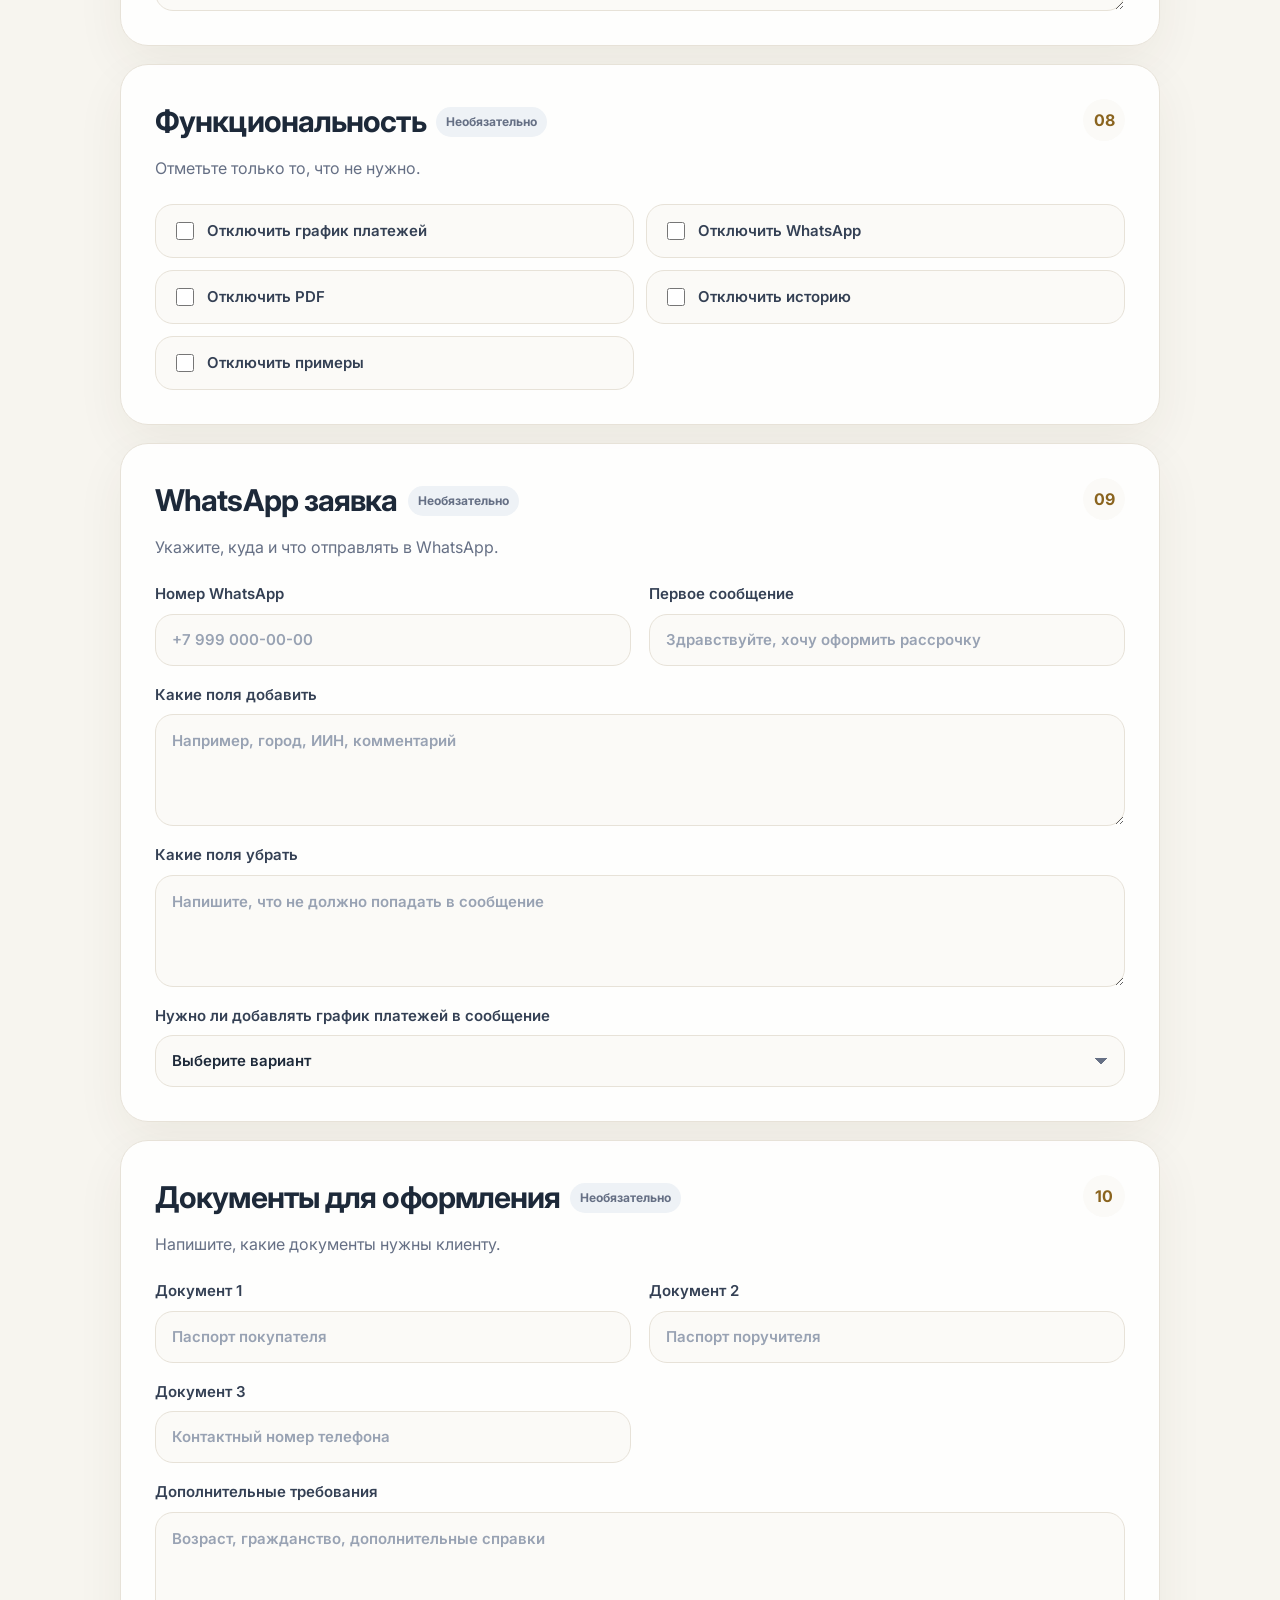
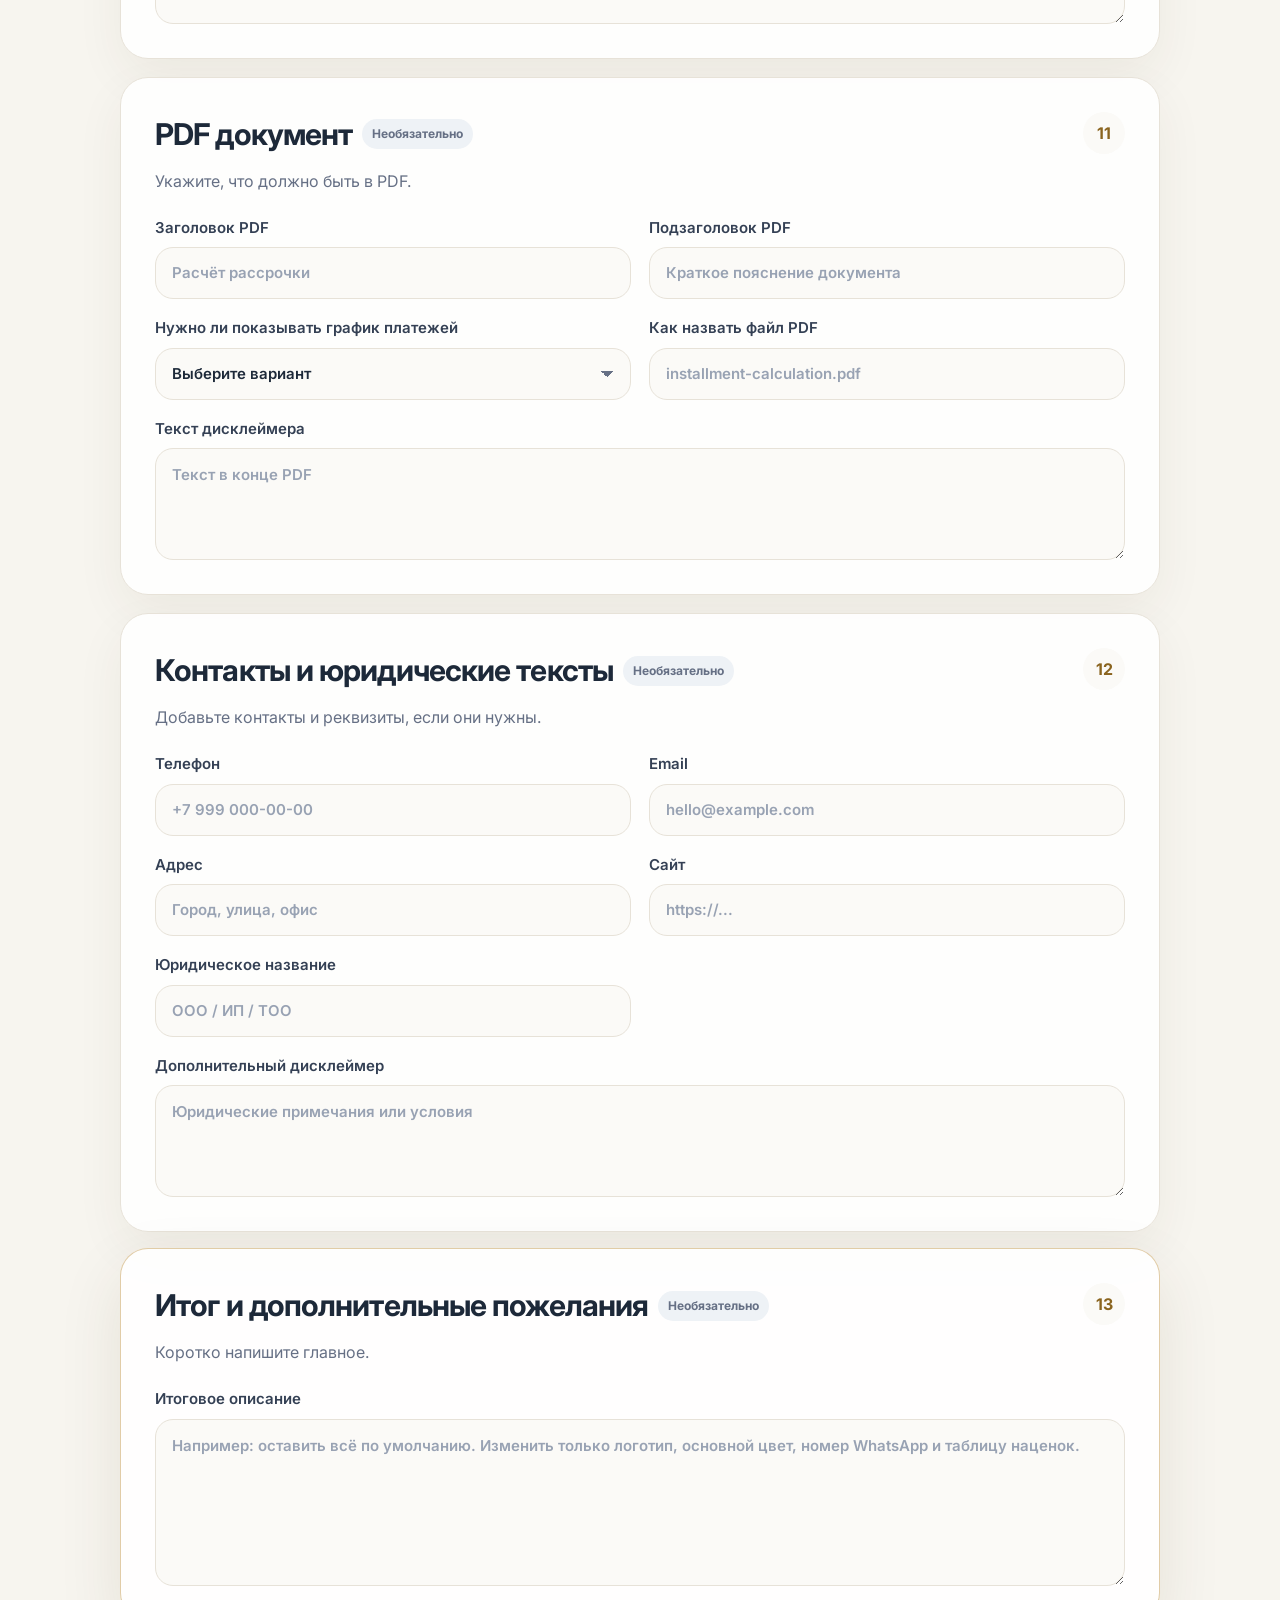
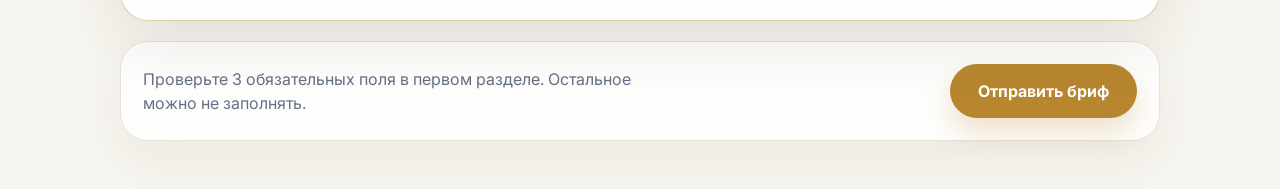
==== commit 44212369: "Improve brief form guidance and navigation Co-authored-by: Cursor <cursoragent@cursor.com>" ====
--- a/index.html
+++ b/index.html
@@ -21,22 +21,53 @@
           Ответьте на вопросы, чтобы мы быстро поняли задачу, сохранили нужные настройки
           и подготовили калькулятор под ваш бренд.
         </p>
+        <p class="hero__hint">
+          Обязательны только 3 поля в первом разделе. Остальное можно пропустить или написать
+          «оставить по умолчанию».
+        </p>
       </section>
 
+      <nav class="brief-nav" aria-label="Навигация по брифу">
+        <a href="#company" class="brief-nav__link is-active">Компания</a>
+        <a href="#reference" class="brief-nav__link">Референс</a>
+        <a href="#style" class="brief-nav__link">Стиль</a>
+        <a href="#content" class="brief-nav__link">Тексты</a>
+        <a href="#rules" class="brief-nav__link">Правила</a>
+        <a href="#markup" class="brief-nav__link">Наценки</a>
+        <a href="#defaults" class="brief-nav__link">Примеры</a>
+        <a href="#features" class="brief-nav__link">Функции</a>
+        <a href="#whatsapp" class="brief-nav__link">WhatsApp</a>
+        <a href="#documents" class="brief-nav__link">Документы</a>
+        <a href="#pdf" class="brief-nav__link">PDF</a>
+        <a href="#contacts" class="brief-nav__link">Контакты</a>
+        <a href="#summary" class="brief-nav__link">Итог</a>
+      </nav>
+
       <form class="brief-form" id="brief-form">
-        <section class="form-section" aria-labelledby="company-title">
-          <div class="section-heading">
-            <span>01</span>
-            <div>
-              <h2 id="company-title">Компания и бренд</h2>
-              <p>Заполните данные, которые должны заменить пример клиента MURABUY.</p>
-            </div>
-          </div>
-
-          <div class="form-grid">
-            <label>
-              Название компании
-              <input name="companyName" type="text" placeholder="Например, MURABUY" />
+        <section class="form-section" id="company" aria-labelledby="company-title">
+          <div class="section-heading">
+            <span class="section-number">01</span>
+            <div>
+              <div class="section-title">
+                <h2 id="company-title">Компания, бренд и контакт</h2>
+                <span class="section-meta section-meta--required">Обязательно</span>
+              </div>
+              <p>Напишите, кто вы и как с вами связаться.</p>
+            </div>
+          </div>
+
+          <div class="form-grid">
+            <label>
+              <span class="field-label">Название компании <span class="required-badge">Обязательно</span></span>
+              <input name="companyName" type="text" placeholder="Например, MURABUY" required />
+            </label>
+            <label>
+              <span class="field-label">Контактное лицо <span class="required-badge">Обязательно</span></span>
+              <input name="contactName" type="text" placeholder="Ваше имя" required />
+            </label>
+            <label class="form-grid__wide">
+              <span class="field-label">Instagram, телефон, Telegram или email <span class="required-badge">Обязательно</span></span>
+              <input name="contactInfo" type="text" placeholder="@instagram, +7 999 000-00-00, Telegram или email" required />
             </label>
             <label>
               Короткий слоган
@@ -75,12 +106,15 @@
           </div>
         </section>
 
-        <section class="form-section" aria-labelledby="reference-title">
-          <div class="section-heading">
-            <span>02</span>
-            <div>
-              <h2 id="reference-title">Референс сайта</h2>
-              <p>Поделитесь примерами, которые помогут точнее попасть в ожидания.</p>
+        <section class="form-section" id="reference" aria-labelledby="reference-title">
+          <div class="section-heading">
+            <span class="section-number">02</span>
+            <div>
+              <div class="section-title">
+                <h2 id="reference-title">Референс сайта</h2>
+                <span class="section-meta">Необязательно</span>
+              </div>
+              <p>Покажите сайты, которые вам нравятся.</p>
             </div>
           </div>
 
@@ -104,12 +138,15 @@
           </div>
         </section>
 
-        <section class="form-section" aria-labelledby="style-title">
-          <div class="section-heading">
-            <span>03</span>
-            <div>
-              <h2 id="style-title">Цвета и визуальный стиль</h2>
-              <p>Если текущий светлый UI подходит, можно написать «оставить по умолчанию».</p>
+        <section class="form-section" id="style" aria-labelledby="style-title">
+          <div class="section-heading">
+            <span class="section-number">03</span>
+            <div>
+              <div class="section-title">
+                <h2 id="style-title">Цвета и визуальный стиль</h2>
+                <span class="section-meta">Необязательно</span>
+              </div>
+              <p>Укажите цвета бренда или оставьте как есть.</p>
             </div>
           </div>
 
@@ -137,12 +174,15 @@
           </div>
         </section>
 
-        <section class="form-section" aria-labelledby="content-title">
-          <div class="section-heading">
-            <span>04</span>
-            <div>
-              <h2 id="content-title">Тексты на сайте</h2>
-              <p>Укажите свои формулировки или оставьте текущие тексты про исламскую рассрочку.</p>
+        <section class="form-section" id="content" aria-labelledby="content-title">
+          <div class="section-heading">
+            <span class="section-number">04</span>
+            <div>
+              <div class="section-title">
+                <h2 id="content-title">Тексты на сайте</h2>
+                <span class="section-meta">Необязательно</span>
+              </div>
+              <p>Напишите тексты, если хотите заменить стандартные.</p>
             </div>
           </div>
 
@@ -170,12 +210,15 @@
           </div>
         </section>
 
-        <section class="form-section" aria-labelledby="rules-title">
-          <div class="section-heading">
-            <span>05</span>
-            <div>
-              <h2 id="rules-title">Правила рассрочки</h2>
-              <p>Опишите ограничения по срокам, суммам и возможности менять наценку.</p>
+        <section class="form-section" id="rules" aria-labelledby="rules-title">
+          <div class="section-heading">
+            <span class="section-number">05</span>
+            <div>
+              <div class="section-title">
+                <h2 id="rules-title">Правила рассрочки</h2>
+                <span class="section-meta">Необязательно</span>
+              </div>
+              <p>Укажите условия рассрочки, если они отличаются.</p>
             </div>
           </div>
 
@@ -212,12 +255,15 @@
           </div>
         </section>
 
-        <section class="form-section" aria-labelledby="markup-title">
-          <div class="section-heading">
-            <span>06</span>
-            <div>
-              <h2 id="markup-title">Наценки по срокам</h2>
-              <p>Можно указать только сроки, которые отличаются от значений по умолчанию.</p>
+        <section class="form-section" id="markup" aria-labelledby="markup-title">
+          <div class="section-heading">
+            <span class="section-number">06</span>
+            <div>
+              <div class="section-title">
+                <h2 id="markup-title">Наценки по срокам</h2>
+                <span class="section-meta">Необязательно</span>
+              </div>
+              <p>Заполните только сроки, где нужна своя наценка.</p>
             </div>
           </div>
 
@@ -231,12 +277,15 @@
           </label>
         </section>
 
-        <section class="form-section" aria-labelledby="defaults-title">
-          <div class="section-heading">
-            <span>07</span>
-            <div>
-              <h2 id="defaults-title">Значения по умолчанию и примеры</h2>
-              <p>Настройте стартовые значения калькулятора и быстрые примеры расчётов.</p>
+        <section class="form-section" id="defaults" aria-labelledby="defaults-title">
+          <div class="section-heading">
+            <span class="section-number">07</span>
+            <div>
+              <div class="section-title">
+                <h2 id="defaults-title">Значения по умолчанию и примеры</h2>
+                <span class="section-meta">Необязательно</span>
+              </div>
+              <p>Укажите, с какими цифрами открывать калькулятор.</p>
             </div>
           </div>
 
@@ -260,12 +309,15 @@
           </div>
         </section>
 
-        <section class="form-section" aria-labelledby="features-title">
-          <div class="section-heading">
-            <span>08</span>
-            <div>
-              <h2 id="features-title">Функциональность</h2>
-              <p>Отметьте функции, которые нужно отключить, или оставьте всё по умолчанию.</p>
+        <section class="form-section" id="features" aria-labelledby="features-title">
+          <div class="section-heading">
+            <span class="section-number">08</span>
+            <div>
+              <div class="section-title">
+                <h2 id="features-title">Функциональность</h2>
+                <span class="section-meta">Необязательно</span>
+              </div>
+              <p>Отметьте только то, что не нужно.</p>
             </div>
           </div>
 
@@ -278,12 +330,15 @@
           </div>
         </section>
 
-        <section class="form-section" aria-labelledby="whatsapp-title">
-          <div class="section-heading">
-            <span>09</span>
-            <div>
-              <h2 id="whatsapp-title">WhatsApp заявка</h2>
-              <p>Опишите сценарий отправки расчёта менеджеру.</p>
+        <section class="form-section" id="whatsapp" aria-labelledby="whatsapp-title">
+          <div class="section-heading">
+            <span class="section-number">09</span>
+            <div>
+              <div class="section-title">
+                <h2 id="whatsapp-title">WhatsApp заявка</h2>
+                <span class="section-meta">Необязательно</span>
+              </div>
+              <p>Укажите, куда и что отправлять в WhatsApp.</p>
             </div>
           </div>
 
@@ -316,12 +371,15 @@
           </div>
         </section>
 
-        <section class="form-section" aria-labelledby="documents-title">
-          <div class="section-heading">
-            <span>10</span>
-            <div>
-              <h2 id="documents-title">Документы для оформления</h2>
-              <p>Укажите документы и требования, которые клиент должен увидеть на сайте.</p>
+        <section class="form-section" id="documents" aria-labelledby="documents-title">
+          <div class="section-heading">
+            <span class="section-number">10</span>
+            <div>
+              <div class="section-title">
+                <h2 id="documents-title">Документы для оформления</h2>
+                <span class="section-meta">Необязательно</span>
+              </div>
+              <p>Напишите, какие документы нужны клиенту.</p>
             </div>
           </div>
 
@@ -345,12 +403,15 @@
           </div>
         </section>
 
-        <section class="form-section" aria-labelledby="pdf-title">
-          <div class="section-heading">
-            <span>11</span>
-            <div>
-              <h2 id="pdf-title">PDF документ</h2>
-              <p>Настройте содержание, дисклеймер и название файла для печатной версии.</p>
+        <section class="form-section" id="pdf" aria-labelledby="pdf-title">
+          <div class="section-heading">
+            <span class="section-number">11</span>
+            <div>
+              <div class="section-title">
+                <h2 id="pdf-title">PDF документ</h2>
+                <span class="section-meta">Необязательно</span>
+              </div>
+              <p>Укажите, что должно быть в PDF.</p>
             </div>
           </div>
 
@@ -383,12 +444,15 @@
           </div>
         </section>
 
-        <section class="form-section" aria-labelledby="contacts-title">
-          <div class="section-heading">
-            <span>12</span>
-            <div>
-              <h2 id="contacts-title">Контакты и юридические тексты</h2>
-              <p>Добавьте контактные и юридические данные, если они нужны на сайте или в PDF.</p>
+        <section class="form-section" id="contacts" aria-labelledby="contacts-title">
+          <div class="section-heading">
+            <span class="section-number">12</span>
+            <div>
+              <div class="section-title">
+                <h2 id="contacts-title">Контакты и юридические тексты</h2>
+                <span class="section-meta">Необязательно</span>
+              </div>
+              <p>Добавьте контакты и реквизиты, если они нужны.</p>
             </div>
           </div>
 
@@ -420,12 +484,15 @@
           </div>
         </section>
 
-        <section class="form-section" aria-labelledby="summary-title">
-          <div class="section-heading">
-            <span>13</span>
-            <div>
-              <h2 id="summary-title">Итог и дополнительные пожелания</h2>
-              <p>Коротко напишите, что точно меняем, а что можно оставить по умолчанию.</p>
+        <section class="form-section" id="summary" aria-labelledby="summary-title">
+          <div class="section-heading">
+            <span class="section-number">13</span>
+            <div>
+              <div class="section-title">
+                <h2 id="summary-title">Итог и дополнительные пожелания</h2>
+                <span class="section-meta">Необязательно</span>
+              </div>
+              <p>Коротко напишите главное.</p>
             </div>
           </div>
 
@@ -441,7 +508,7 @@
 
         <div class="form-actions">
           <div>
-            <p>Можно заполнить только важные поля. Всё остальное мы оставим по умолчанию.</p>
+            <p>Проверьте 3 обязательных поля в первом разделе. Остальное можно не заполнять.</p>
             <p class="form-status" id="form-status" role="status"></p>
           </div>
           <button type="submit" id="submit-button">Отправить бриф</button>
--- a/styles.css
+++ b/styles.css
@@ -93,6 +93,117 @@
   font-size: clamp(17px, 2vw, 20px);
 }
 
+.hero__hint {
+  width: fit-content;
+  margin-top: 22px;
+  padding: 14px 16px;
+  border: 1px solid rgba(184, 134, 47, 0.22);
+  border-radius: var(--radius-md);
+  background: rgba(241, 228, 199, 0.5);
+  color: var(--accent-dark) !important;
+  font-size: 16px !important;
+  font-weight: 600;
+}
+
+.brief-nav {
+  position: fixed;
+  top: 16px;
+  left: 50%;
+  z-index: 10;
+  display: flex;
+  justify-content: center;
+  width: min(calc(100% - 32px), var(--page-width));
+  gap: 8px;
+  margin: 0;
+  padding: 10px;
+  overflow: hidden;
+  border: 1px solid rgba(231, 226, 216, 0.85);
+  border-radius: 999px;
+  background: rgba(255, 255, 255, 0.86);
+  box-shadow: 0 16px 36px rgba(64, 48, 24, 0.08);
+  backdrop-filter: blur(14px);
+  opacity: 0;
+  pointer-events: none;
+  scrollbar-width: none;
+  transform: translate(-50%, -18px);
+  transition:
+    opacity 0.22s ease,
+    transform 0.22s ease;
+}
+
+.brief-nav::-webkit-scrollbar {
+  display: none;
+}
+
+.brief-nav.is-visible {
+  opacity: 1;
+  pointer-events: auto;
+  transform: translate(-50%, 0);
+}
+
+.brief-nav__link {
+  flex: 0 0 auto;
+  max-width: 0;
+  overflow: hidden;
+  padding: 9px 0;
+  border-radius: 999px;
+  color: var(--muted);
+  font-size: 14px;
+  font-weight: 700;
+  opacity: 0;
+  pointer-events: none;
+  text-decoration: none;
+  white-space: nowrap;
+  transition:
+    background-color 0.2s ease,
+    color 0.2s ease,
+    max-width 0.25s ease,
+    opacity 0.2s ease,
+    padding 0.25s ease,
+    transform 0.2s ease;
+}
+
+.brief-nav:hover,
+.brief-nav:focus-within,
+.brief-nav.is-expanded {
+  justify-content: flex-start;
+  overflow-x: auto;
+}
+
+.brief-nav:hover .brief-nav__link,
+.brief-nav:focus-within .brief-nav__link,
+.brief-nav.is-expanded .brief-nav__link {
+  max-width: 160px;
+  padding: 9px 14px;
+  opacity: 1;
+  pointer-events: auto;
+}
+
+.brief-nav__link:hover {
+  color: var(--accent-dark);
+  background: rgba(241, 228, 199, 0.5);
+}
+
+.brief-nav__link.is-active {
+  max-width: 180px;
+  padding: 9px 14px;
+  background: var(--accent);
+  color: #ffffff;
+  opacity: 1;
+  pointer-events: auto;
+  transform: translateY(-1px);
+}
+
+.brief-nav__link.is-neighbor {
+  max-width: 110px;
+  padding: 9px 14px;
+  opacity: 0.18;
+}
+
+.brief-nav__link.is-neighbor:hover {
+  opacity: 1;
+}
+
 .brief-form {
   display: grid;
   gap: 18px;
@@ -109,17 +220,36 @@
 
 .form-section {
   padding: clamp(22px, 4vw, 34px);
+  scroll-margin-top: 92px;
+  transition:
+    border-color 0.25s ease,
+    box-shadow 0.25s ease,
+    transform 0.25s ease;
+}
+
+.form-section.is-current {
+  border-color: rgba(184, 134, 47, 0.42);
+  box-shadow: 0 24px 64px rgba(64, 48, 24, 0.1);
+  transform: translateY(-2px);
 }
 
 .section-heading {
   display: grid;
-  grid-template-columns: auto 1fr;
-  gap: 16px;
+  grid-template-columns: 1fr auto;
+  align-items: start;
+  column-gap: 16px;
+  row-gap: 12px;
   margin-bottom: 24px;
 }
 
-.section-heading span {
-  display: grid;
+.section-heading > div {
+  display: contents;
+}
+
+.section-number {
+  display: grid;
+  grid-column: 2;
+  grid-row: 1;
   width: 42px;
   height: 42px;
   place-items: center;
@@ -129,15 +259,52 @@
   font-weight: 700;
 }
 
+.section-title {
+  display: flex;
+  grid-column: 1;
+  grid-row: 1;
+  flex-wrap: wrap;
+  align-items: center;
+  gap: 10px;
+  min-height: 42px;
+}
+
 .section-heading h2 {
   margin: 0;
   font-size: clamp(22px, 3vw, 30px);
   letter-spacing: -0.03em;
 }
 
+.section-meta,
+.required-badge {
+  display: inline-flex;
+  width: fit-content;
+  align-items: center;
+  border-radius: 999px;
+  font-size: 12px;
+  font-weight: 700;
+}
+
+.section-meta {
+  padding: 6px 10px;
+  background: #eef2f6;
+  color: #667085;
+}
+
+.section-meta--required,
+.required-badge {
+  background: var(--accent-soft);
+  color: var(--accent-dark);
+}
+
+.required-badge {
+  padding: 4px 8px;
+}
+
 .section-heading p {
+  grid-column: 1 / -1;
   max-width: 680px;
-  margin: 6px 0 0;
+  margin: 0;
   color: var(--muted);
 }
 
@@ -157,6 +324,13 @@
   color: #344054;
   font-size: 15px;
   font-weight: 600;
+}
+
+.field-label {
+  display: flex;
+  flex-wrap: wrap;
+  align-items: center;
+  gap: 8px;
 }
 
 input,
@@ -180,6 +354,21 @@
   padding: 0 16px;
 }
 
+select {
+  appearance: none;
+  padding-right: 46px;
+  background-image:
+    linear-gradient(45deg, transparent 50%, var(--muted) 50%),
+    linear-gradient(135deg, var(--muted) 50%, transparent 50%);
+  background-position:
+    calc(100% - 23px) 50%,
+    calc(100% - 17px) 50%;
+  background-repeat: no-repeat;
+  background-size:
+    6px 6px,
+    6px 6px;
+}
+
 textarea {
   min-height: 112px;
   resize: vertical;
@@ -322,12 +511,18 @@
     margin-bottom: 14px;
   }
 
+  .brief-nav {
+    top: 8px;
+    width: min(calc(100% - 20px), var(--page-width));
+    border-radius: var(--radius-md);
+  }
+
+  .form-section {
+    scroll-margin-top: 86px;
+  }
+
   .form-grid,
   .checkbox-grid {
-    grid-template-columns: 1fr;
-  }
-
-  .section-heading {
     grid-template-columns: 1fr;
   }
 
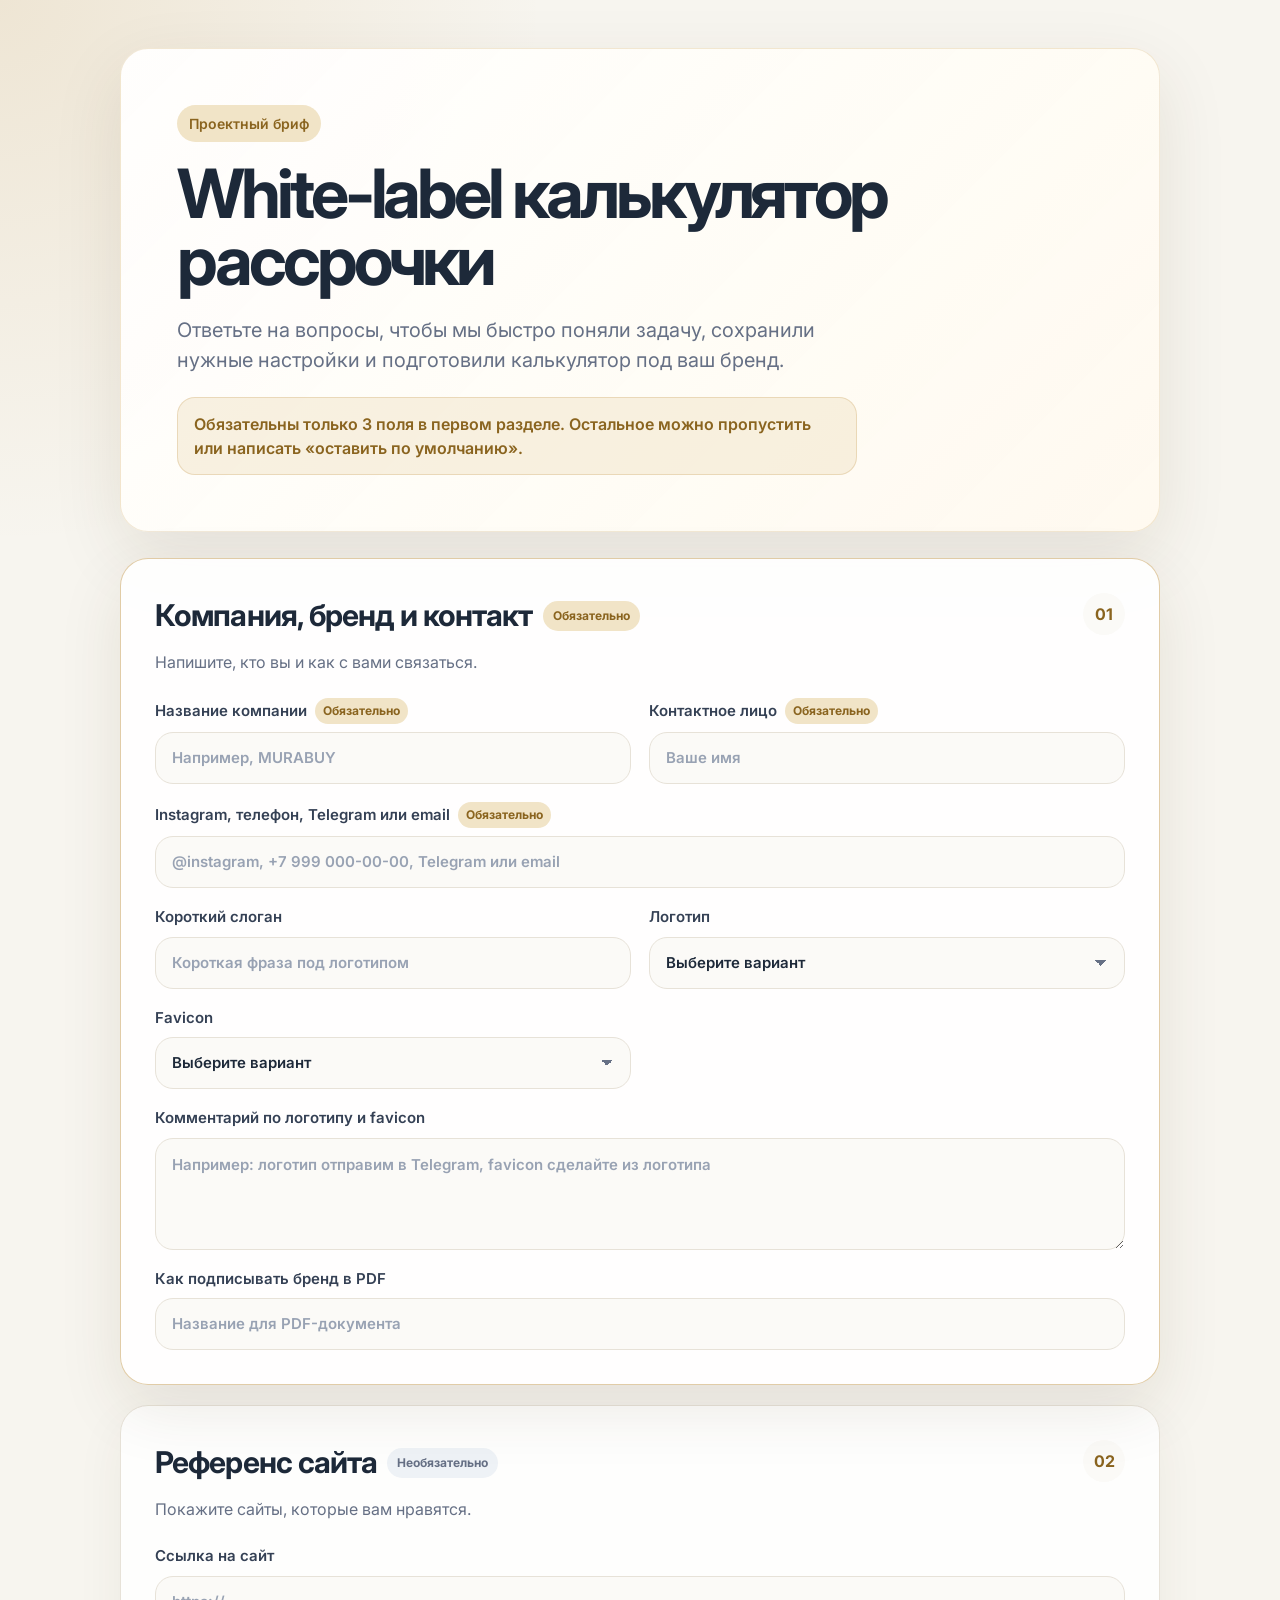
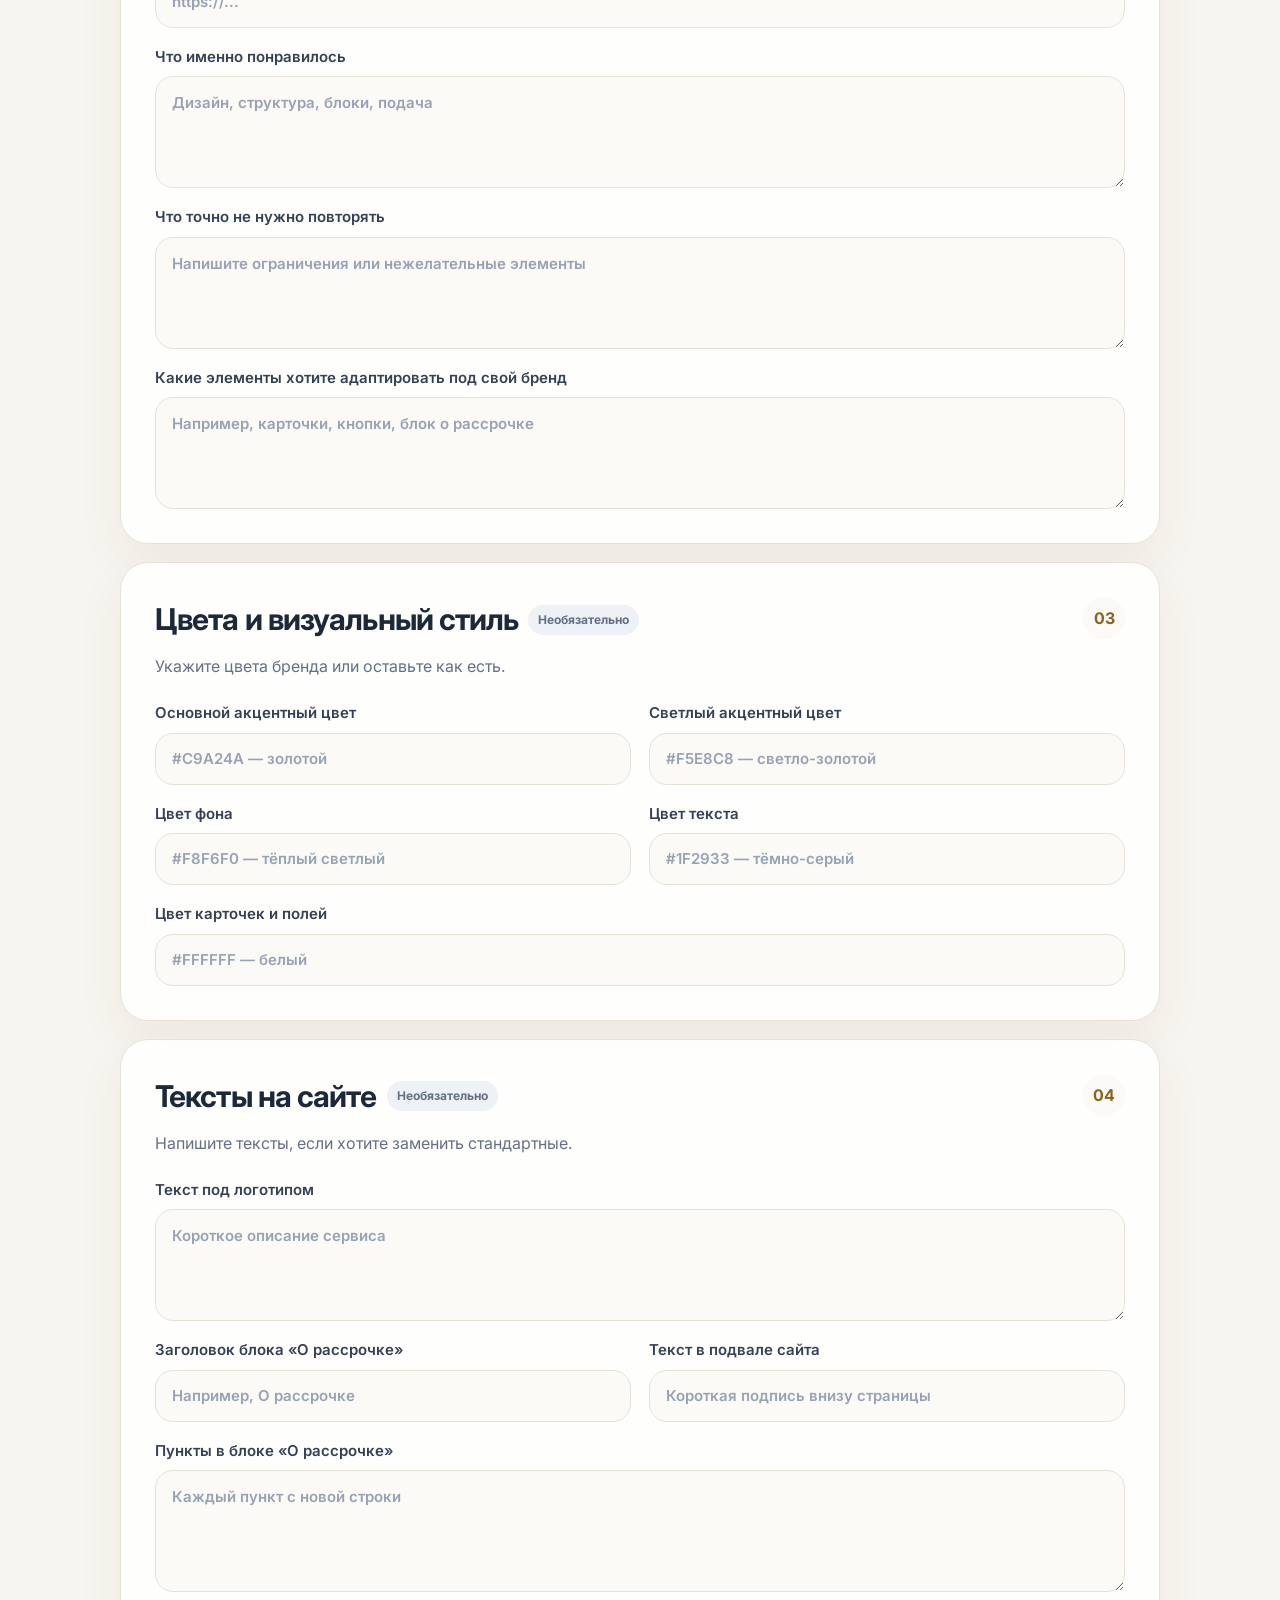
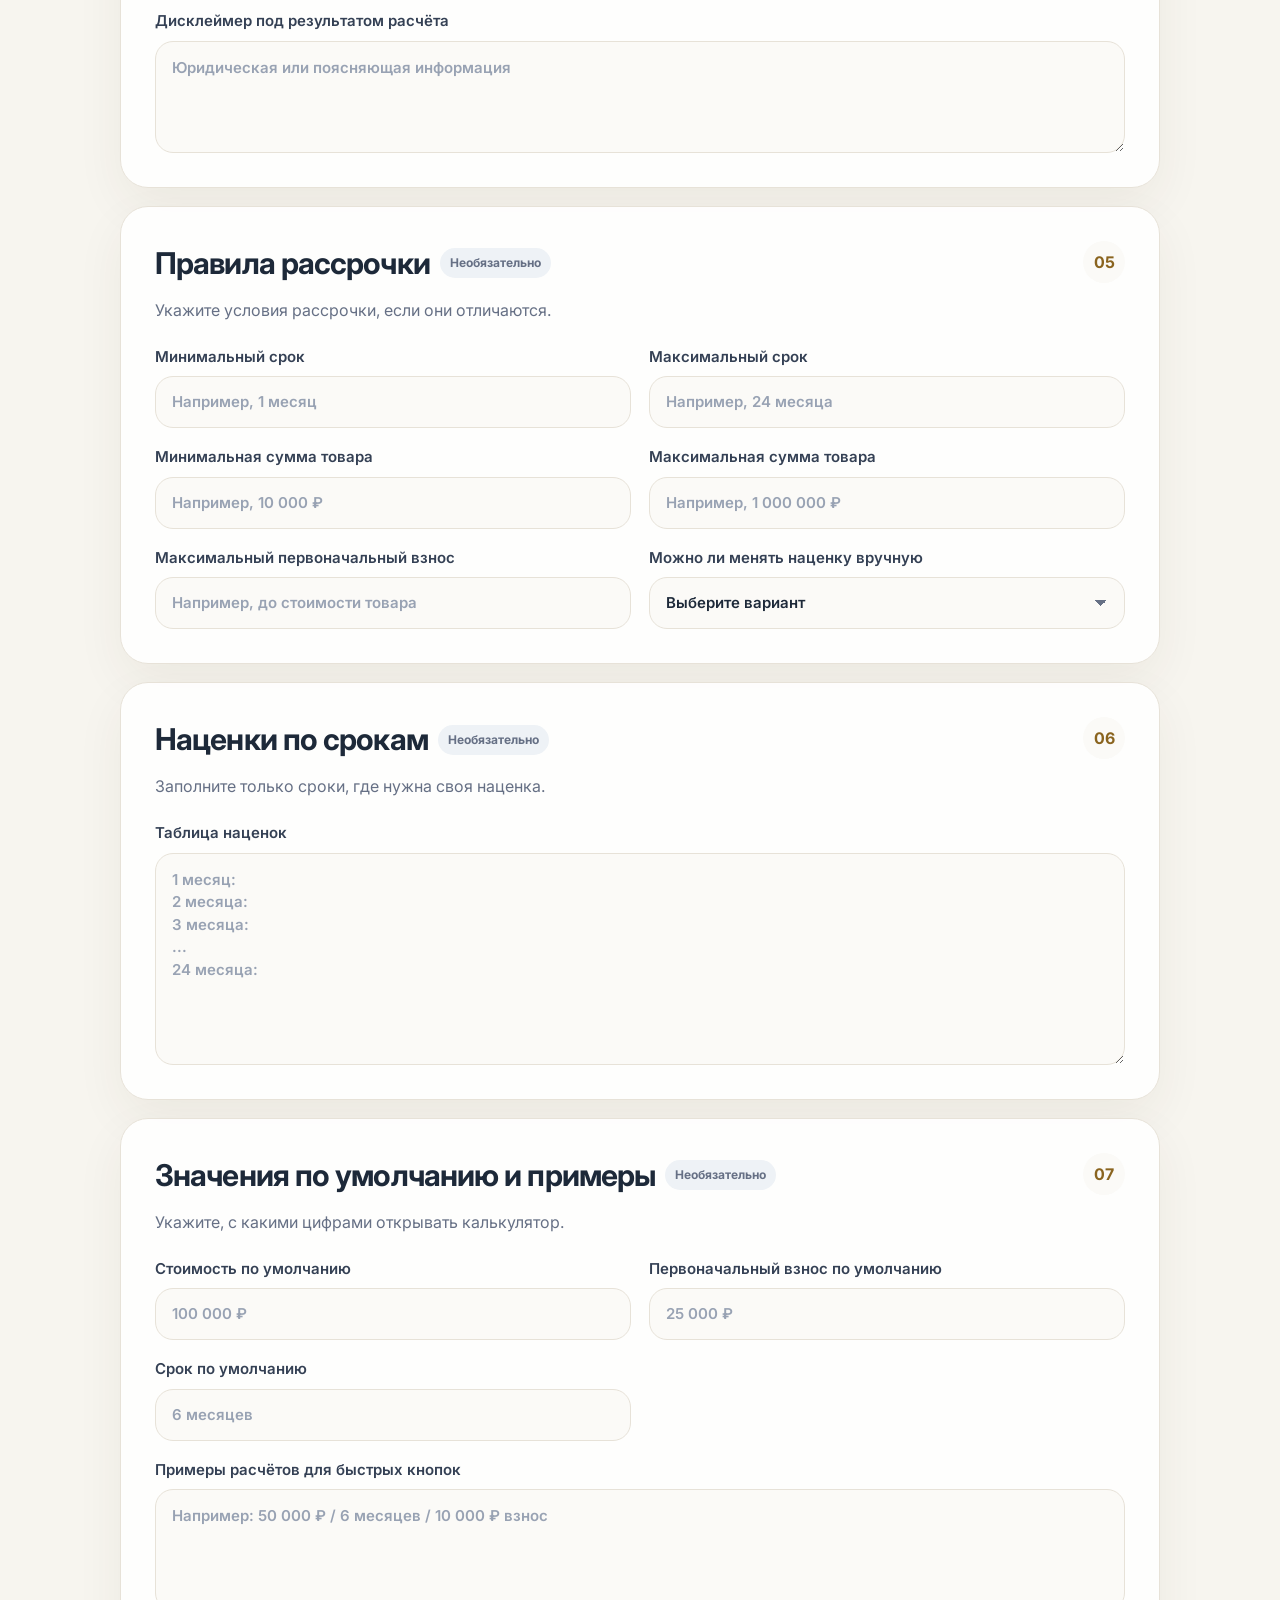
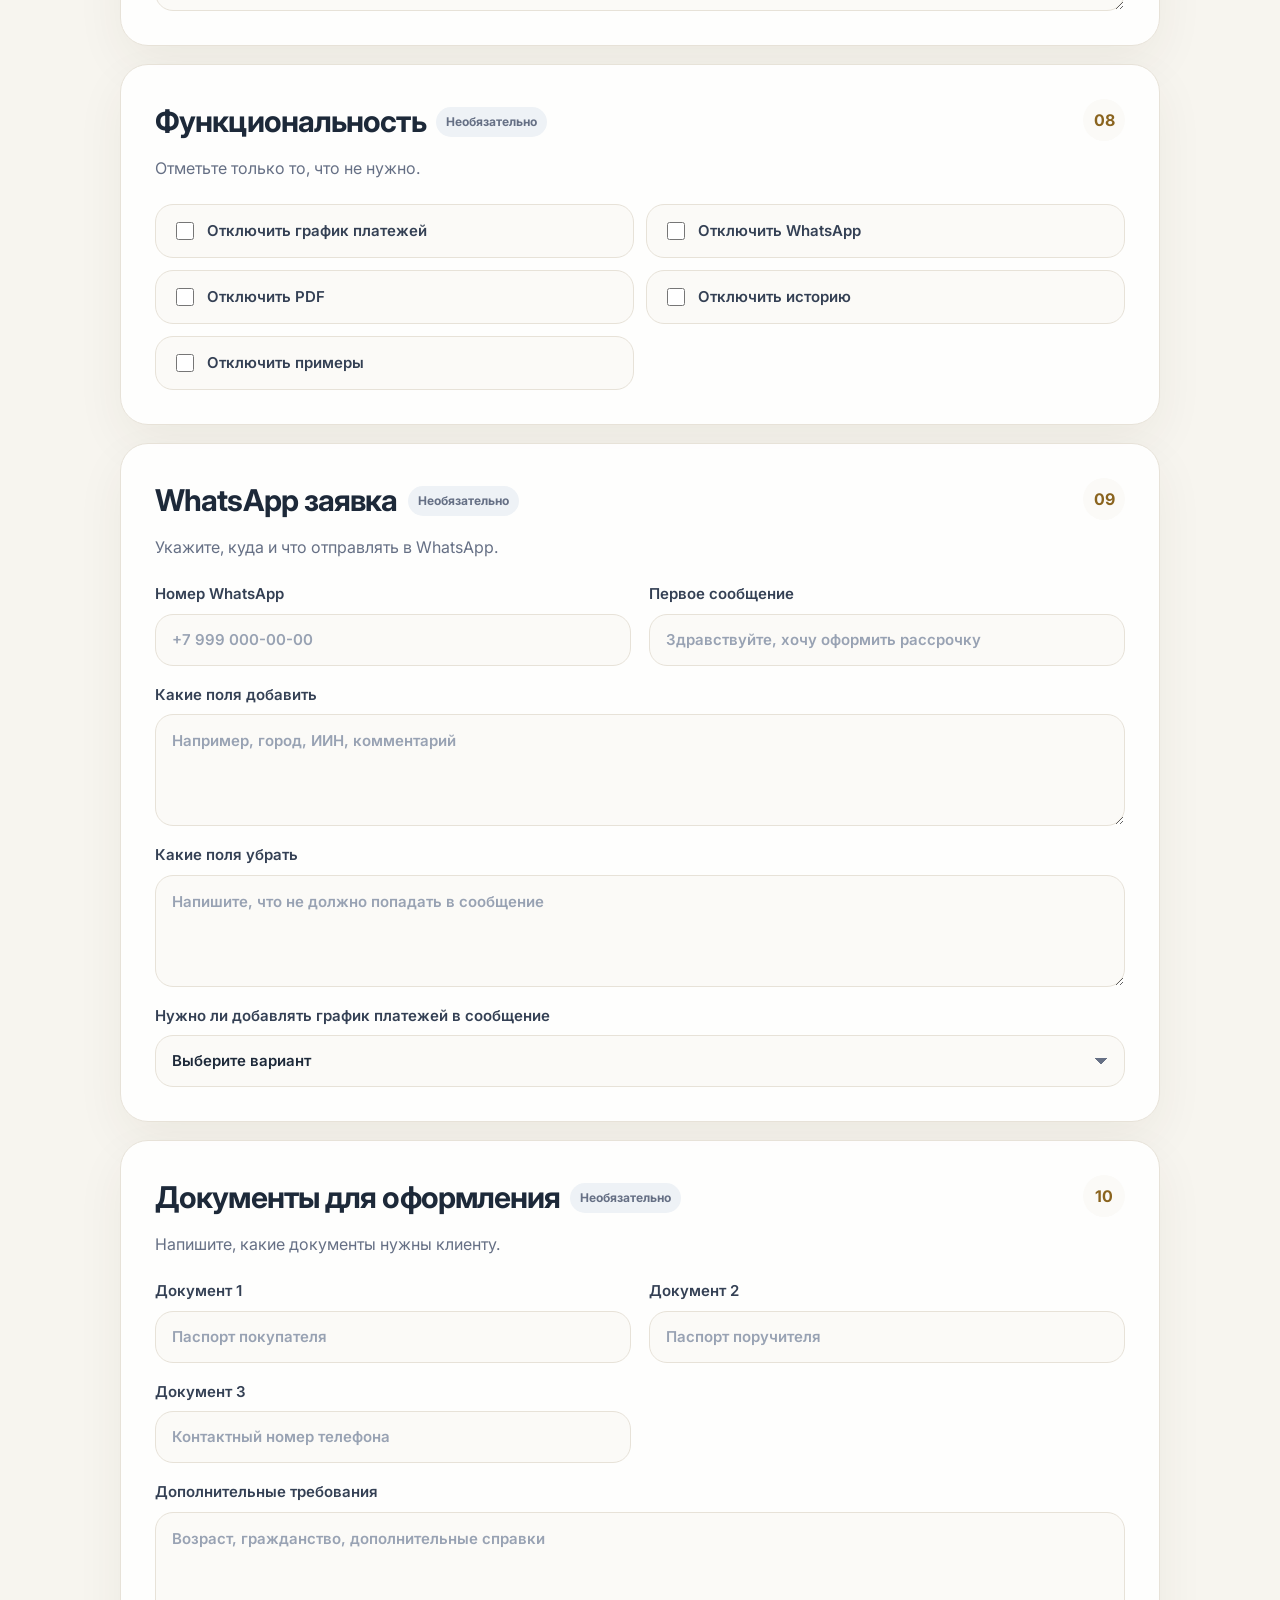
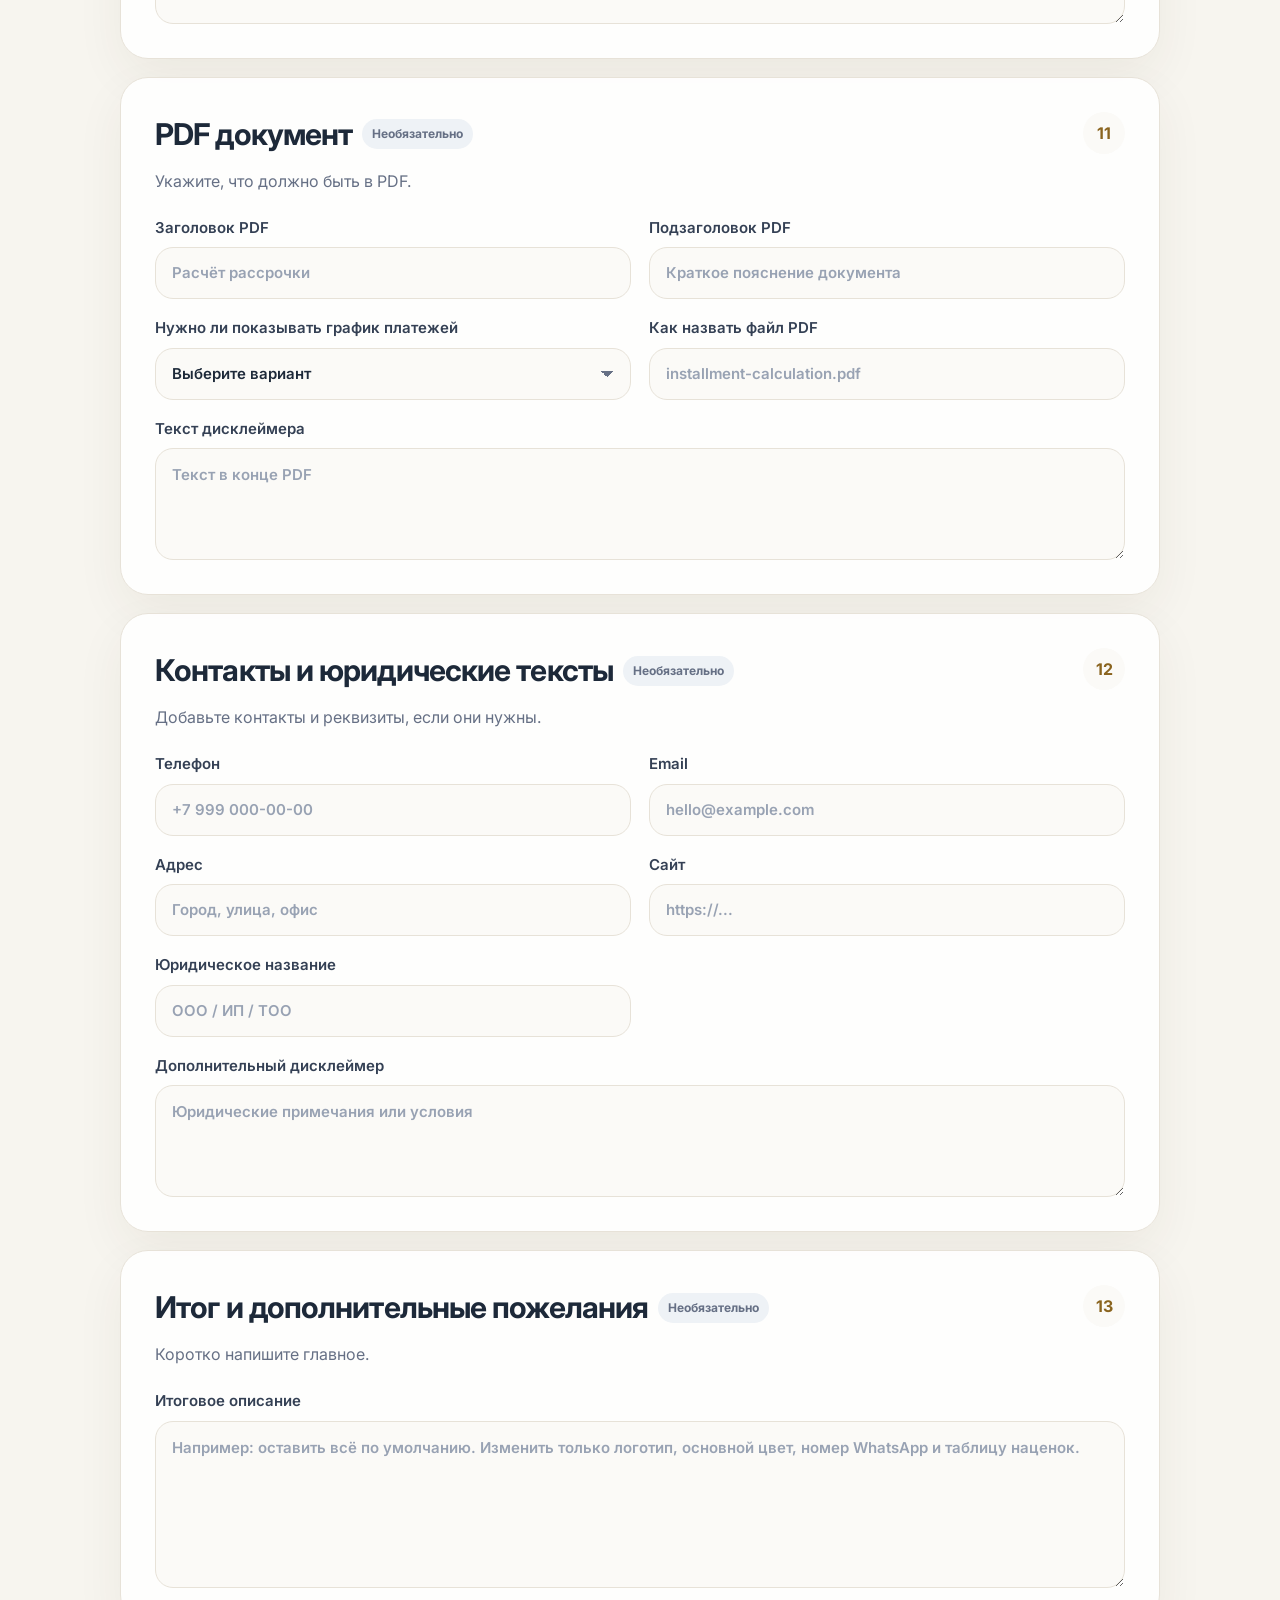
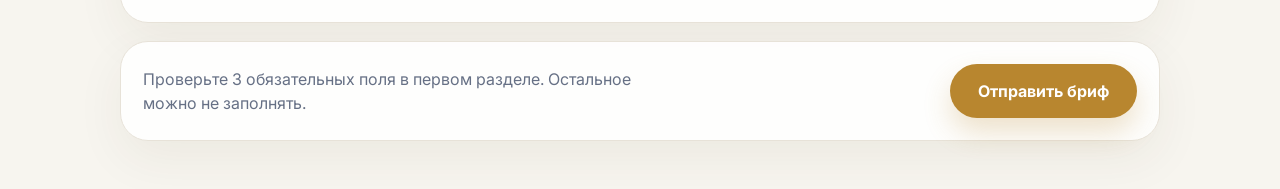
==== commit 74423c3c: "Improve brief navigation and success modal" ====
--- a/index.html
+++ b/index.html
@@ -515,10 +515,17 @@
         </div>
       </form>
 
-      <section class="success-message" id="success-message" aria-live="polite" hidden>
-        <div>
+      <section
+        class="success-message"
+        id="success-message"
+        role="dialog"
+        aria-modal="true"
+        aria-labelledby="success-title"
+        hidden
+      >
+        <div class="success-message__card">
           <span>Готово</span>
-          <h2>Спасибо! Мы получили ваш бриф и скоро свяжемся с вами.</h2>
+          <h2 id="success-title">Спасибо! Мы получили ваш бриф и скоро свяжемся с вами.</h2>
           <p>Если нужно что-то дополнить, вы можете вернуться к форме и отправить обновлённую версию.</p>
           <button type="button" id="edit-brief">Вернуться к форме</button>
         </div>
--- a/styles.css
+++ b/styles.css
@@ -37,6 +37,10 @@
     "Segoe UI",
     sans-serif;
   line-height: 1.5;
+}
+
+body.has-modal {
+  overflow: hidden;
 }
 
 button,
@@ -211,7 +215,7 @@
 
 .form-section,
 .form-actions,
-.success-message > div {
+.success-message__card {
   border: 1px solid var(--line);
   border-radius: var(--radius-lg);
   background: rgba(255, 255, 255, 0.9);
@@ -474,18 +478,27 @@
 }
 
 .success-message {
-  display: grid;
-  min-height: 70vh;
+  position: fixed;
+  inset: 0;
+  z-index: 20;
+  display: grid;
   place-items: center;
+  padding: 20px;
+  background: rgba(29, 41, 57, 0.28);
+  backdrop-filter: blur(12px);
 }
 
 .success-message[hidden] {
   display: none;
 }
 
-.success-message > div {
+.success-message__card {
   width: min(100%, 680px);
   padding: clamp(28px, 5vw, 48px);
+  border: 1px solid rgba(255, 255, 255, 0.72);
+  border-radius: var(--radius-lg);
+  background: rgba(255, 255, 255, 0.94);
+  box-shadow: 0 28px 90px rgba(29, 41, 57, 0.22);
   text-align: center;
 }
 
@@ -517,6 +530,24 @@
     border-radius: var(--radius-md);
   }
 
+  .brief-nav.is-expanded {
+    flex-wrap: wrap;
+    max-height: min(52vh, 320px);
+    overflow-x: hidden;
+    overflow-y: auto;
+    border-radius: 22px;
+    scrollbar-width: thin;
+  }
+
+  .brief-nav.is-expanded::-webkit-scrollbar {
+    display: block;
+    width: 6px;
+  }
+
+  .brief-nav.is-expanded .brief-nav__link {
+    max-width: none;
+  }
+
   .form-section {
     scroll-margin-top: 86px;
   }
@@ -544,7 +575,7 @@
   .hero,
   .form-section,
   .form-actions,
-  .success-message > div {
+  .success-message__card {
     border-radius: 22px;
   }
 
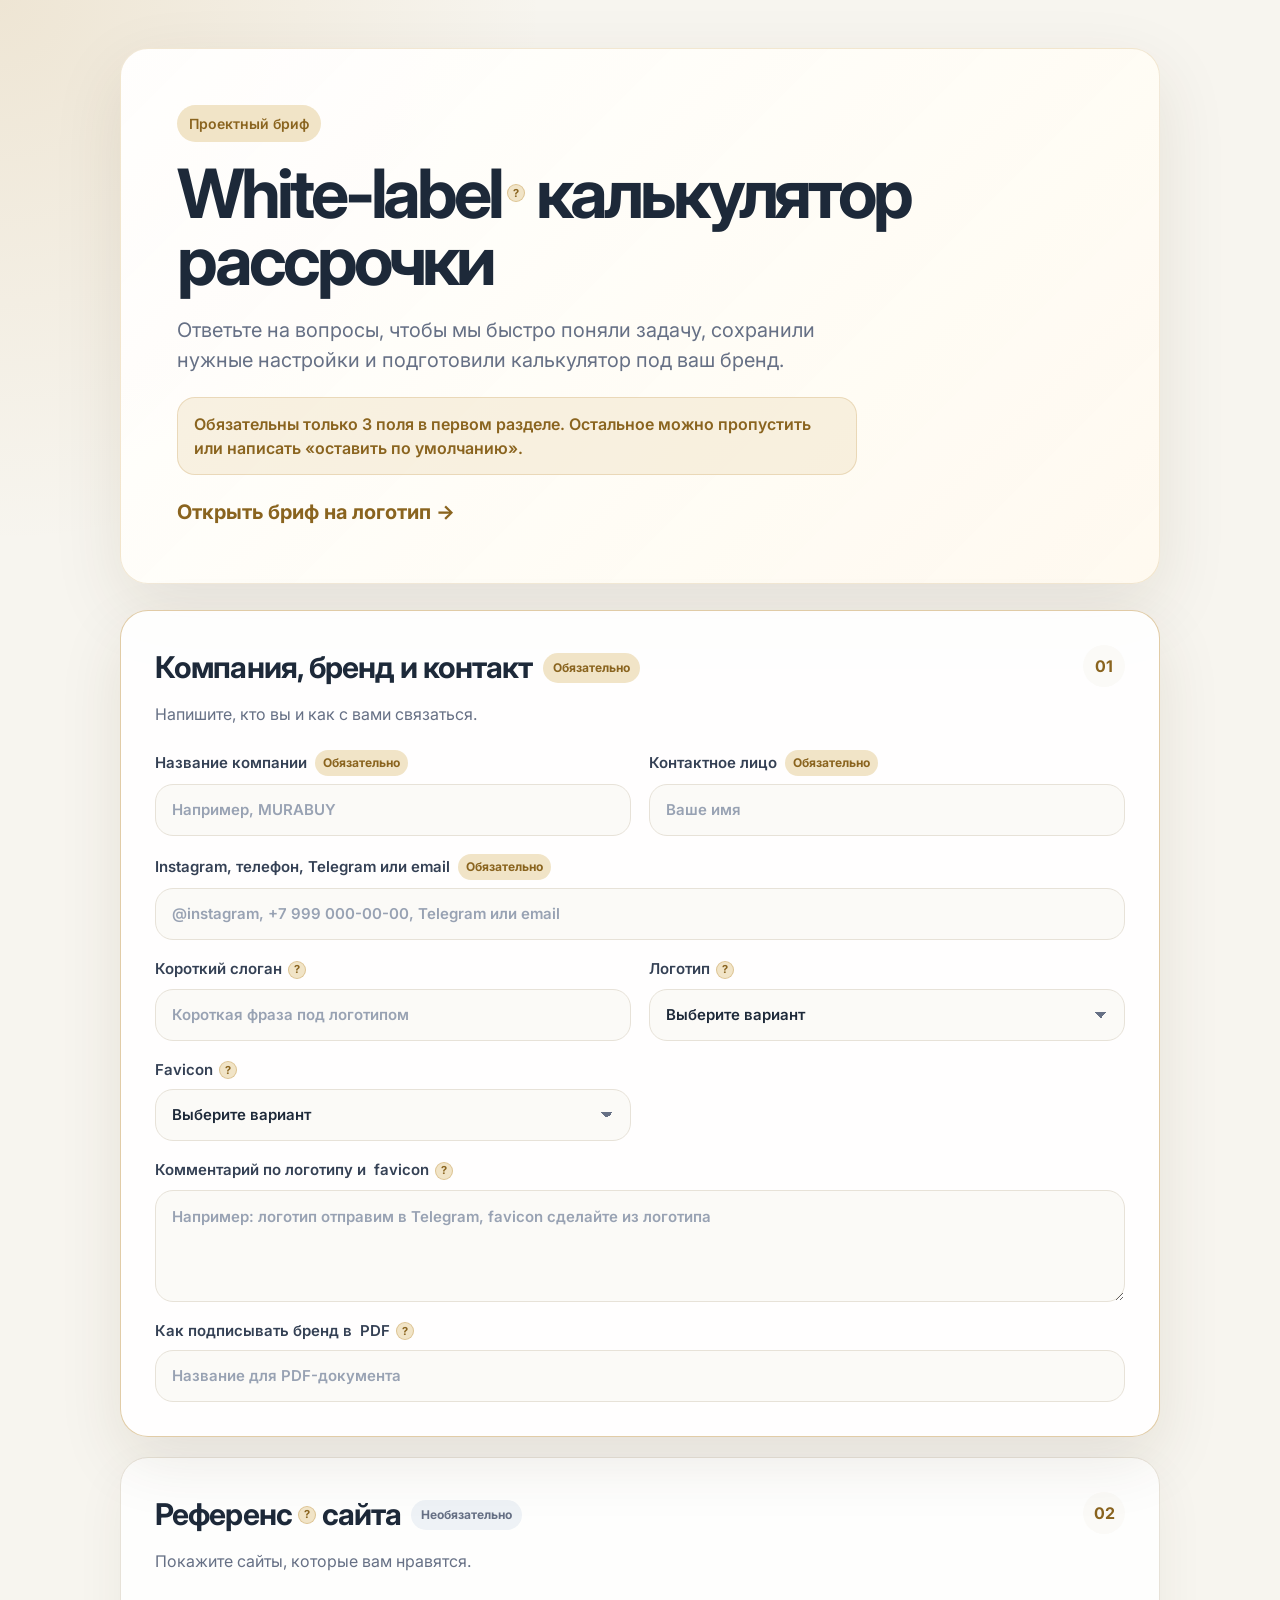
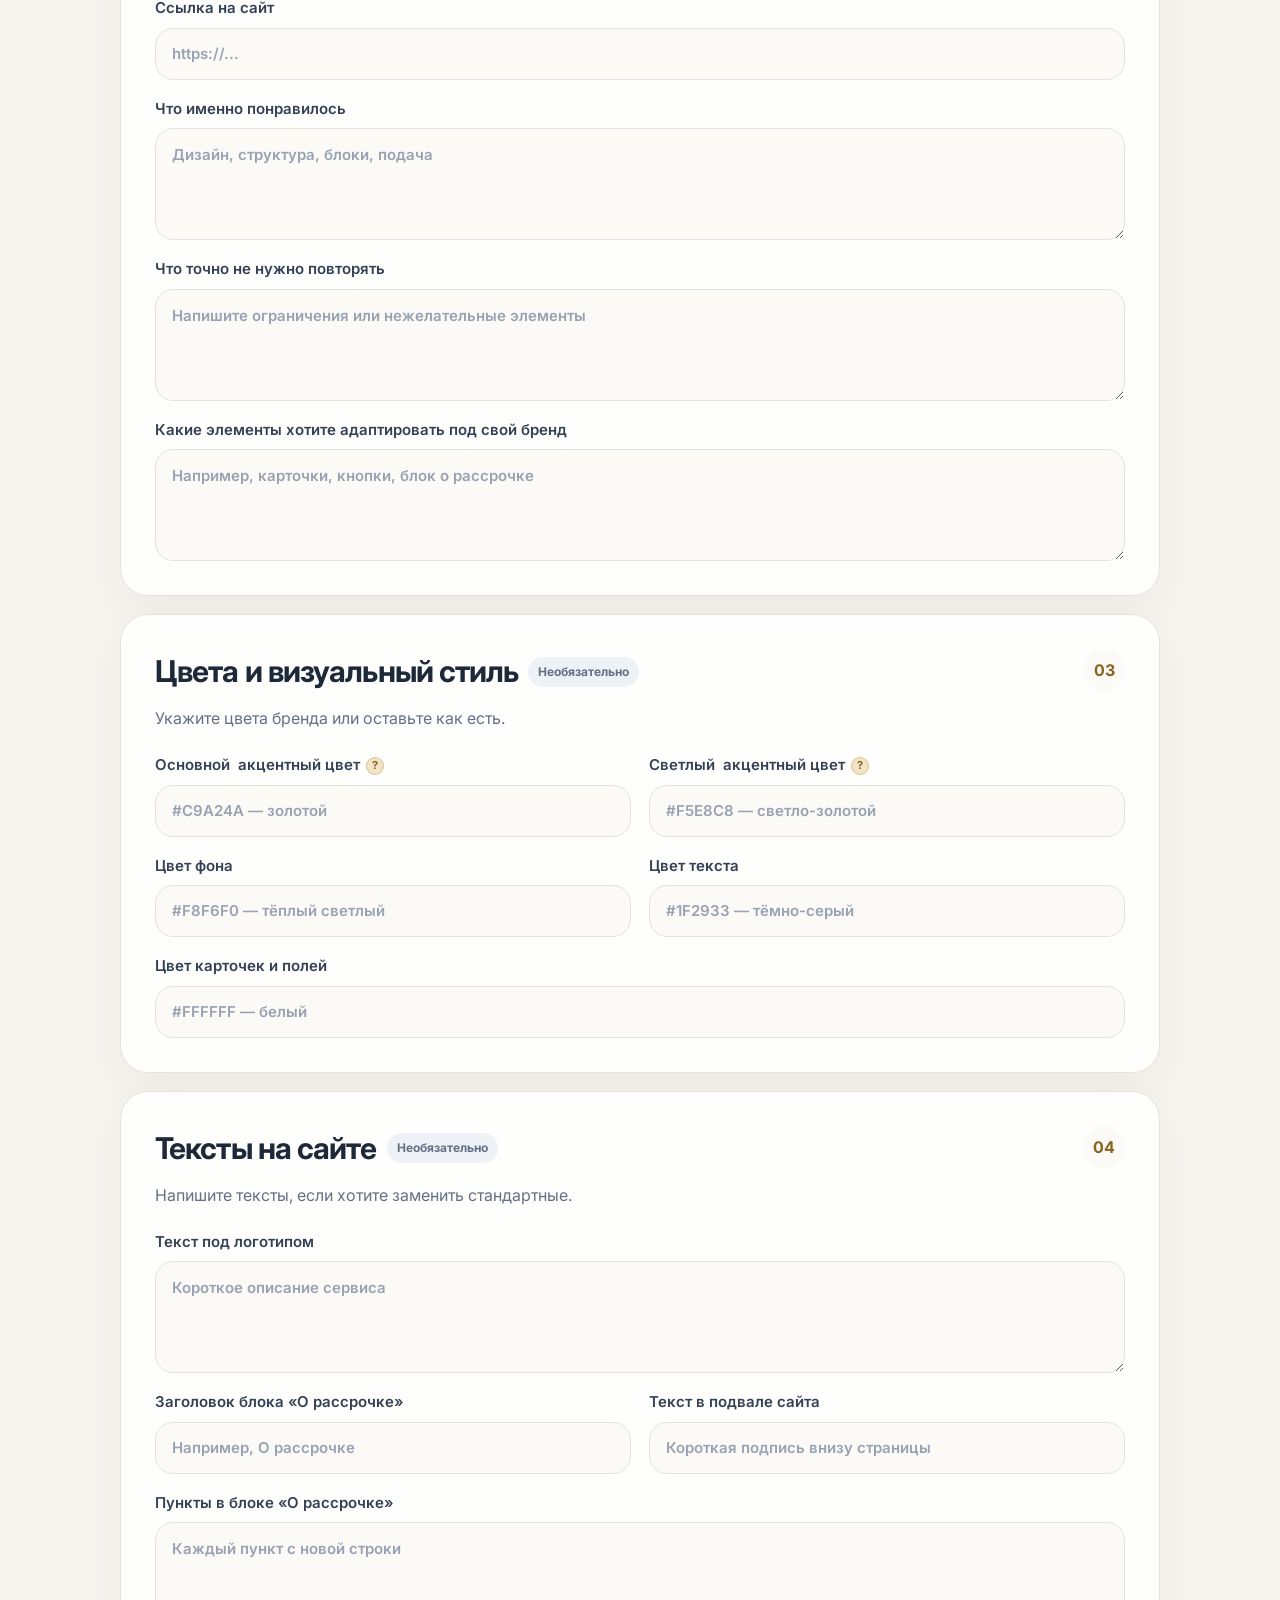
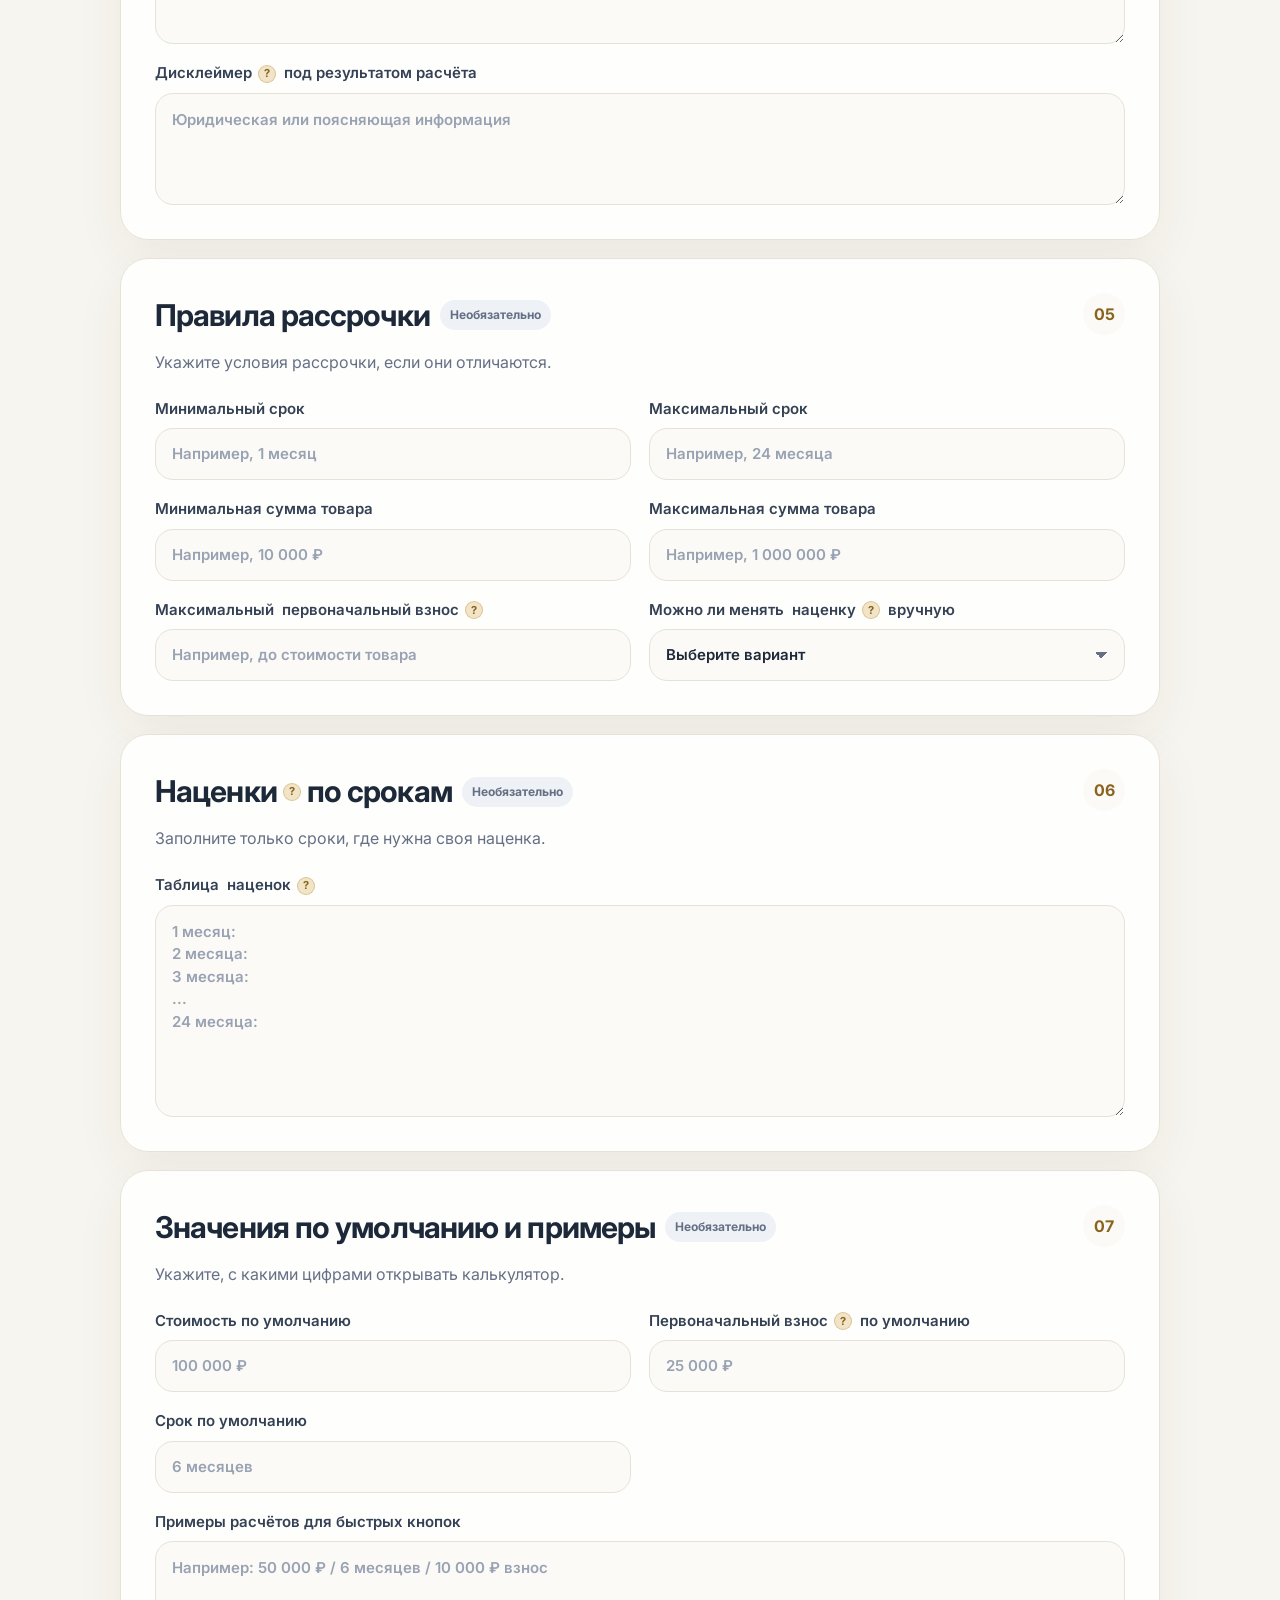
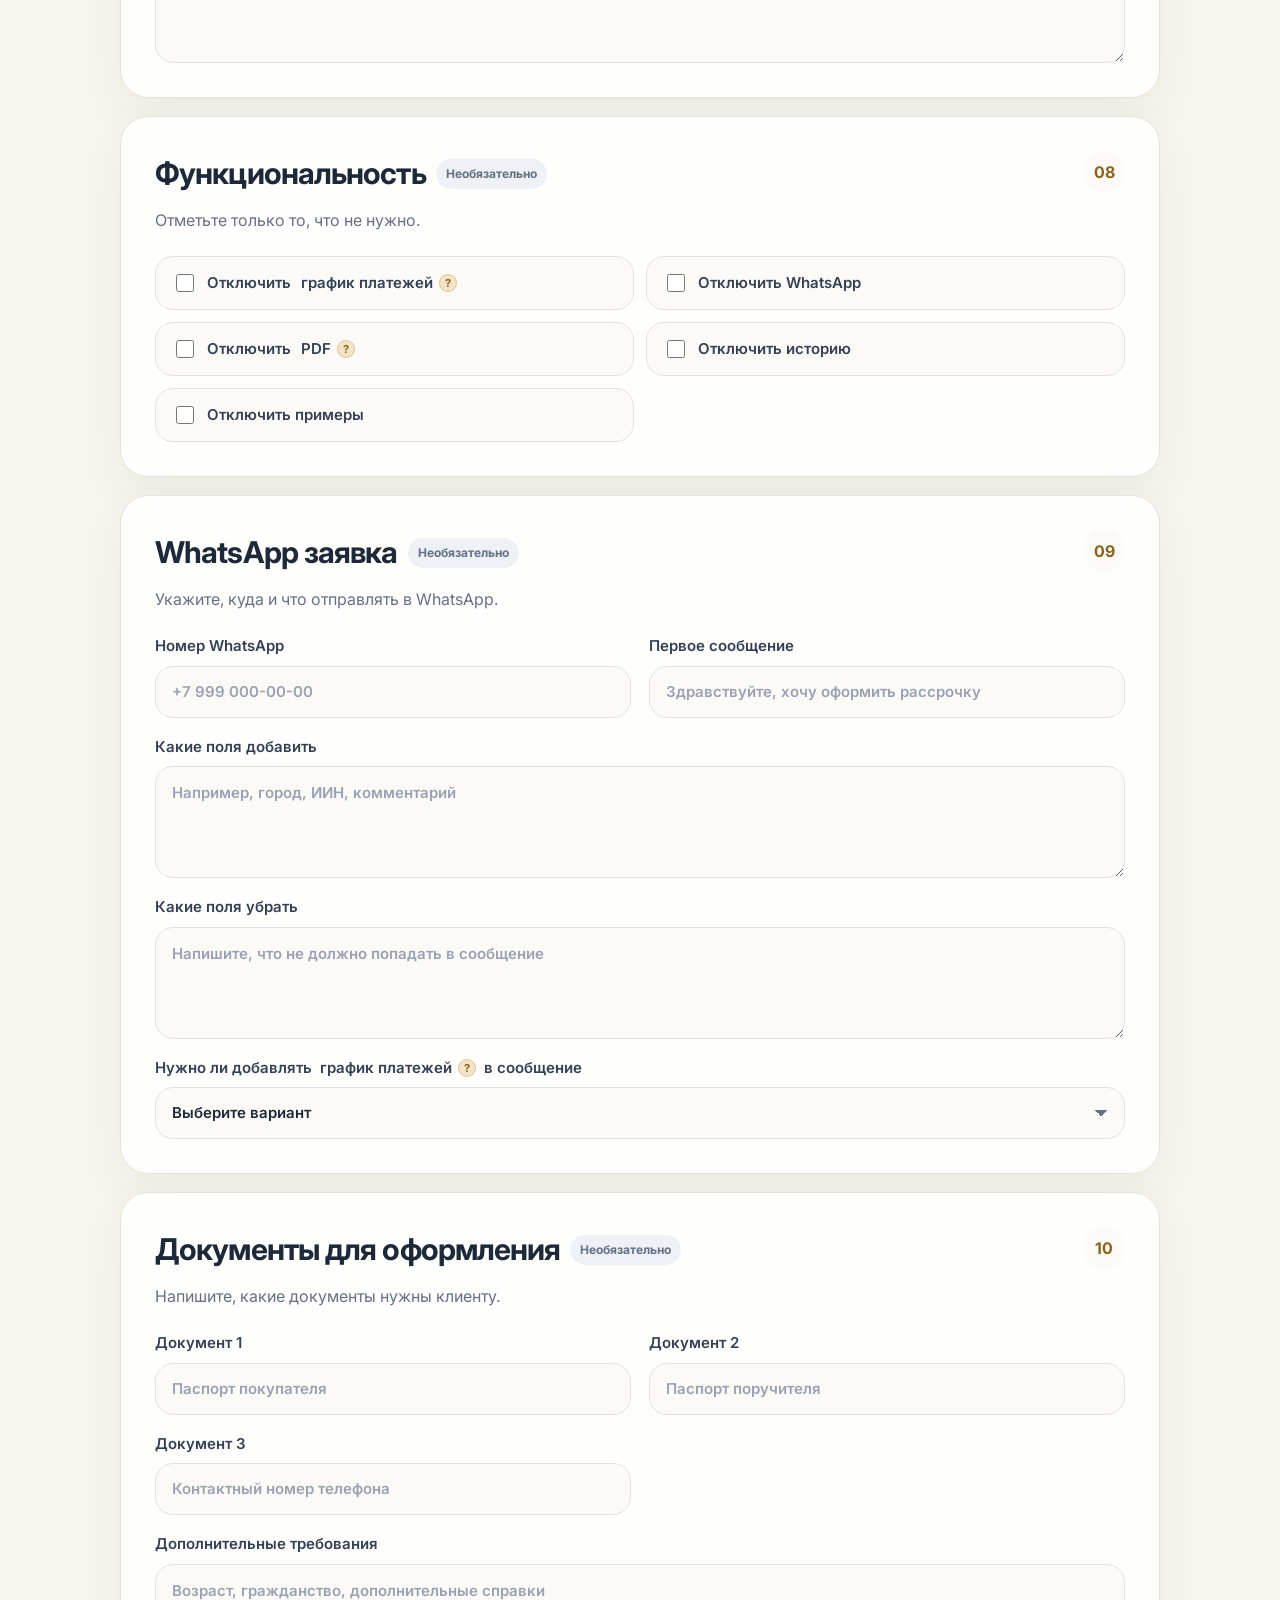
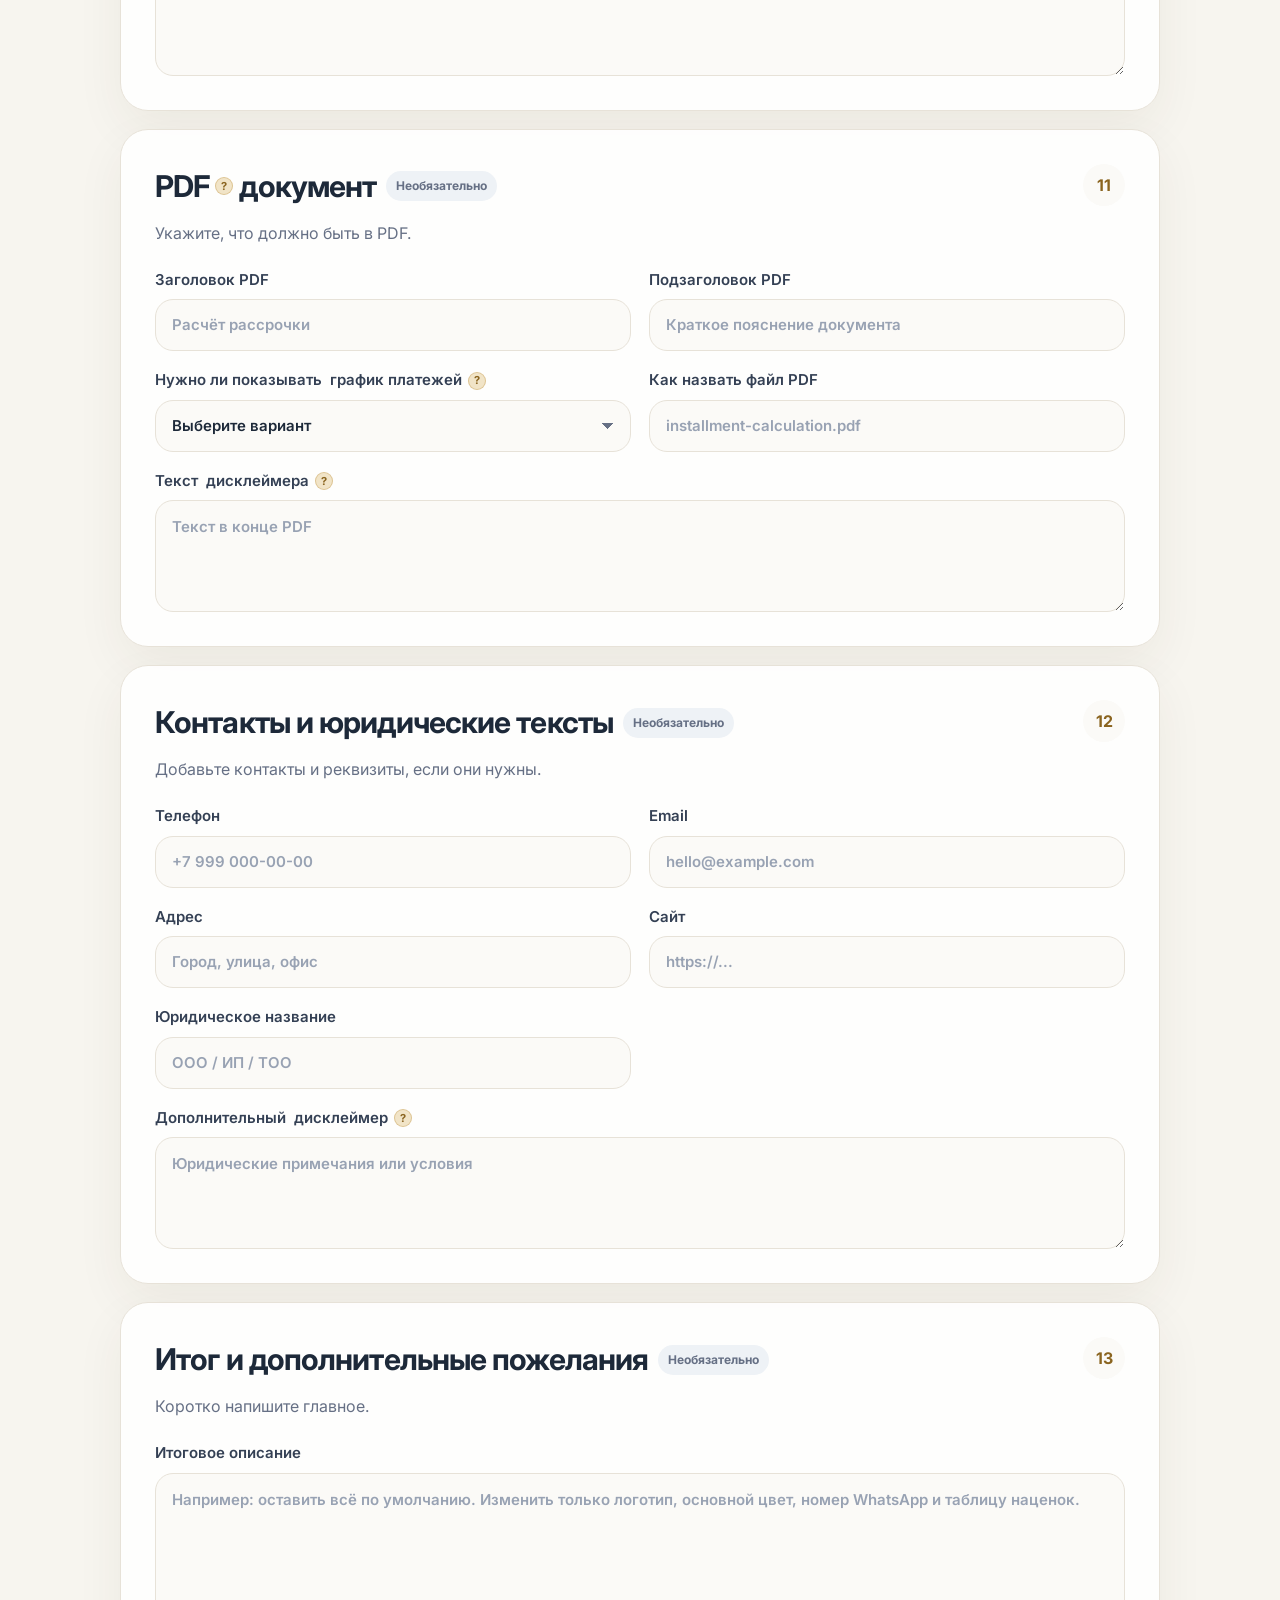
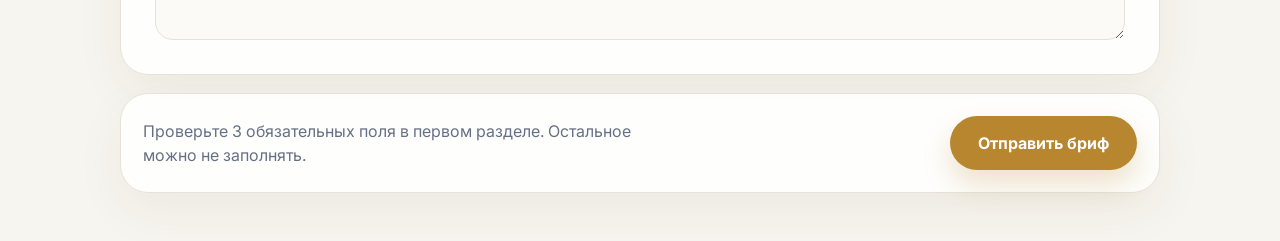
==== commit f01e8b41: "Add term tips and expand the logo brief" ====
--- a/index.html
+++ b/index.html
@@ -16,7 +16,18 @@
     <main class="page">
       <section class="hero" aria-labelledby="page-title">
         <div class="hero__badge">Проектный бриф</div>
-        <h1 id="page-title">White-label калькулятор рассрочки</h1>
+        <h1 id="page-title">
+          <span class="term">
+            White-label
+            <button type="button" class="term-tip" aria-label="Что такое White-label" aria-expanded="false">
+              <span aria-hidden="true">?</span>
+            </button>
+            <span class="term-tip__popup" role="tooltip">
+              Готовый продукт под вашим брендом: своё название, логотип и цвета вместо чужих.
+            </span>
+          </span>
+          калькулятор рассрочки
+        </h1>
         <p>
           Ответьте на вопросы, чтобы мы быстро поняли задачу, сохранили нужные настройки
           и подготовили калькулятор под ваш бренд.
@@ -24,6 +35,9 @@
         <p class="hero__hint">
           Обязательны только 3 поля в первом разделе. Остальное можно пропустить или написать
           «оставить по умолчанию».
+        </p>
+        <p>
+          <a href="/logo/">Открыть бриф на логотип →</a>
         </p>
       </section>
 
@@ -70,11 +84,31 @@
               <input name="contactInfo" type="text" placeholder="@instagram, +7 999 000-00-00, Telegram или email" required />
             </label>
             <label>
-              Короткий слоган
+              <span class="field-label">
+                <span class="term">
+                  Короткий слоган
+                  <button type="button" class="term-tip" aria-label="Что такое слоган" aria-expanded="false">
+                    <span aria-hidden="true">?</span>
+                  </button>
+                  <span class="term-tip__popup" role="tooltip">
+                    Короткая фраза рядом с брендом, которая передаёт суть сервиса.
+                  </span>
+                </span>
+              </span>
               <input name="tagline" type="text" placeholder="Короткая фраза под логотипом" />
             </label>
             <label>
-              Логотип
+              <span class="field-label">
+                <span class="term">
+                  Логотип
+                  <button type="button" class="term-tip" aria-label="Что такое логотип" aria-expanded="false">
+                    <span aria-hidden="true">?</span>
+                  </button>
+                  <span class="term-tip__popup" role="tooltip">
+                    Фирменный знак или название компании в шапке сайта и в документах.
+                  </span>
+                </span>
+              </span>
               <select name="logoSource">
                 <option value="">Выберите вариант</option>
                 <option>Прикрепим файл отдельно</option>
@@ -85,7 +119,17 @@
               </select>
             </label>
             <label>
-              Favicon
+              <span class="field-label">
+                <span class="term">
+                  Favicon
+                  <button type="button" class="term-tip" aria-label="Что такое Favicon" aria-expanded="false">
+                    <span aria-hidden="true">?</span>
+                  </button>
+                  <span class="term-tip__popup" role="tooltip">
+                    Маленькая иконка сайта на вкладке браузера и в закладках.
+                  </span>
+                </span>
+              </span>
               <select name="faviconSource">
                 <option value="">Выберите вариант</option>
                 <option>Сделать из логотипа</option>
@@ -96,11 +140,33 @@
               </select>
             </label>
             <label class="form-grid__wide">
-              Комментарий по логотипу и favicon
+              <span class="field-label">
+                Комментарий по логотипу и
+                <span class="term">
+                  favicon
+                  <button type="button" class="term-tip" aria-label="Что такое favicon" aria-expanded="false">
+                    <span aria-hidden="true">?</span>
+                  </button>
+                  <span class="term-tip__popup" role="tooltip">
+                    Маленькая иконка сайта на вкладке браузера и в закладках.
+                  </span>
+                </span>
+              </span>
               <textarea name="brandAssetsComment" rows="3" placeholder="Например: логотип отправим в Telegram, favicon сделайте из логотипа"></textarea>
             </label>
             <label class="form-grid__wide">
-              Как подписывать бренд в PDF
+              <span class="field-label">
+                Как подписывать бренд в
+                <span class="term">
+                  PDF
+                  <button type="button" class="term-tip" aria-label="Что такое PDF" aria-expanded="false">
+                    <span aria-hidden="true">?</span>
+                  </button>
+                  <span class="term-tip__popup" role="tooltip">
+                    Документ с расчётом рассрочки, который можно скачать и отправить клиенту.
+                  </span>
+                </span>
+              </span>
               <input name="pdfBrandName" type="text" placeholder="Название для PDF-документа" />
             </label>
           </div>
@@ -111,7 +177,18 @@
             <span class="section-number">02</span>
             <div>
               <div class="section-title">
-                <h2 id="reference-title">Референс сайта</h2>
+                <h2 id="reference-title">
+                  <span class="term">
+                    Референс
+                    <button type="button" class="term-tip" aria-label="Что такое референс" aria-expanded="false">
+                      <span aria-hidden="true">?</span>
+                    </button>
+                    <span class="term-tip__popup" role="tooltip">
+                      Пример сайта или дизайна, на который ориентируемся при сборке.
+                    </span>
+                  </span>
+                  сайта
+                </h2>
                 <span class="section-meta">Необязательно</span>
               </div>
               <p>Покажите сайты, которые вам нравятся.</p>
@@ -152,11 +229,33 @@
 
           <div class="form-grid">
             <label>
-              Основной акцентный цвет
+              <span class="field-label">
+                Основной
+                <span class="term">
+                  акцентный цвет
+                  <button type="button" class="term-tip" aria-label="Что такое акцентный цвет" aria-expanded="false">
+                    <span aria-hidden="true">?</span>
+                  </button>
+                  <span class="term-tip__popup" role="tooltip">
+                    Главный фирменный цвет кнопок, ссылок и важных элементов интерфейса.
+                  </span>
+                </span>
+              </span>
               <input name="primaryColor" type="text" placeholder="#C9A24A — золотой" />
             </label>
             <label>
-              Светлый акцентный цвет
+              <span class="field-label">
+                Светлый
+                <span class="term">
+                  акцентный цвет
+                  <button type="button" class="term-tip" aria-label="Что такое светлый акцентный цвет" aria-expanded="false">
+                    <span aria-hidden="true">?</span>
+                  </button>
+                  <span class="term-tip__popup" role="tooltip">
+                    Более мягкий оттенок акцента для подложек, бейджей и второстепенных элементов.
+                  </span>
+                </span>
+              </span>
               <input name="lightAccentColor" type="text" placeholder="#F5E8C8 — светло-золотой" />
             </label>
             <label>
@@ -204,7 +303,18 @@
               <textarea name="installmentPoints" rows="4" placeholder="Каждый пункт с новой строки"></textarea>
             </label>
             <label class="form-grid__wide">
-              Дисклеймер под результатом расчёта
+              <span class="field-label">
+                <span class="term">
+                  Дисклеймер
+                  <button type="button" class="term-tip" aria-label="Что такое дисклеймер" aria-expanded="false">
+                    <span aria-hidden="true">?</span>
+                  </button>
+                  <span class="term-tip__popup" role="tooltip">
+                    Короткое юридическое или поясняющее предупреждение под результатом расчёта.
+                  </span>
+                </span>
+                под результатом расчёта
+              </span>
               <textarea name="resultDisclaimer" rows="3" placeholder="Юридическая или поясняющая информация"></textarea>
             </label>
           </div>
@@ -240,11 +350,34 @@
               <input name="maxAmount" type="text" placeholder="Например, 1 000 000 ₽" />
             </label>
             <label>
-              Максимальный первоначальный взнос
+              <span class="field-label">
+                Максимальный
+                <span class="term">
+                  первоначальный взнос
+                  <button type="button" class="term-tip" aria-label="Что такое первоначальный взнос" aria-expanded="false">
+                    <span aria-hidden="true">?</span>
+                  </button>
+                  <span class="term-tip__popup" role="tooltip">
+                    Сумма, которую клиент платит сразу при оформлении рассрочки.
+                  </span>
+                </span>
+              </span>
               <input name="maxInitialPayment" type="text" placeholder="Например, до стоимости товара" />
             </label>
             <label>
-              Можно ли менять наценку вручную
+              <span class="field-label">
+                Можно ли менять
+                <span class="term">
+                  наценку
+                  <button type="button" class="term-tip" aria-label="Что такое наценка" aria-expanded="false">
+                    <span aria-hidden="true">?</span>
+                  </button>
+                  <span class="term-tip__popup" role="tooltip">
+                    Доплата к стоимости товара за выбранный срок рассрочки.
+                  </span>
+                </span>
+                вручную
+              </span>
               <select name="manualMarkup">
                 <option value="">Выберите вариант</option>
                 <option>Да</option>
@@ -260,7 +393,18 @@
             <span class="section-number">06</span>
             <div>
               <div class="section-title">
-                <h2 id="markup-title">Наценки по срокам</h2>
+                <h2 id="markup-title">
+                  <span class="term">
+                    Наценки
+                    <button type="button" class="term-tip" aria-label="Что такое наценки" aria-expanded="false">
+                      <span aria-hidden="true">?</span>
+                    </button>
+                    <span class="term-tip__popup" role="tooltip">
+                      Доплата к стоимости товара за выбранный срок рассрочки.
+                    </span>
+                  </span>
+                  по срокам
+                </h2>
                 <span class="section-meta">Необязательно</span>
               </div>
               <p>Заполните только сроки, где нужна своя наценка.</p>
@@ -268,7 +412,18 @@
           </div>
 
           <label>
-            Таблица наценок
+            <span class="field-label">
+              Таблица
+              <span class="term">
+                наценок
+                <button type="button" class="term-tip" aria-label="Что такое таблица наценок" aria-expanded="false">
+                  <span aria-hidden="true">?</span>
+                </button>
+                <span class="term-tip__popup" role="tooltip">
+                  Список сроков и процента или суммы доплаты за каждый срок рассрочки.
+                </span>
+              </span>
+            </span>
             <textarea
               name="markupTable"
               rows="8"
@@ -295,7 +450,18 @@
               <input name="defaultAmount" type="text" placeholder="100 000 ₽" />
             </label>
             <label>
-              Первоначальный взнос по умолчанию
+              <span class="field-label">
+                <span class="term">
+                  Первоначальный взнос
+                  <button type="button" class="term-tip" aria-label="Что такое первоначальный взнос" aria-expanded="false">
+                    <span aria-hidden="true">?</span>
+                  </button>
+                  <span class="term-tip__popup" role="tooltip">
+                    Сумма, которую клиент платит сразу при оформлении рассрочки.
+                  </span>
+                </span>
+                по умолчанию
+              </span>
               <input name="defaultInitialPayment" type="text" placeholder="25 000 ₽" />
             </label>
             <label>
@@ -322,9 +488,33 @@
           </div>
 
           <div class="checkbox-grid">
-            <label><input name="disabledFeatures" type="checkbox" value="График платежей" /> Отключить график платежей</label>
+            <label>
+              <input name="disabledFeatures" type="checkbox" value="График платежей" />
+              Отключить
+              <span class="term">
+                график платежей
+                <button type="button" class="term-tip" aria-label="Что такое график платежей" aria-expanded="false">
+                  <span aria-hidden="true">?</span>
+                </button>
+                <span class="term-tip__popup" role="tooltip">
+                  Таблица: сколько и когда клиент платит по месяцам.
+                </span>
+              </span>
+            </label>
             <label><input name="disabledFeatures" type="checkbox" value="WhatsApp" /> Отключить WhatsApp</label>
-            <label><input name="disabledFeatures" type="checkbox" value="PDF" /> Отключить PDF</label>
+            <label>
+              <input name="disabledFeatures" type="checkbox" value="PDF" />
+              Отключить
+              <span class="term">
+                PDF
+                <button type="button" class="term-tip" aria-label="Что такое PDF" aria-expanded="false">
+                  <span aria-hidden="true">?</span>
+                </button>
+                <span class="term-tip__popup" role="tooltip">
+                  Документ с расчётом рассрочки, который можно скачать и отправить клиенту.
+                </span>
+              </span>
+            </label>
             <label><input name="disabledFeatures" type="checkbox" value="История" /> Отключить историю</label>
             <label><input name="disabledFeatures" type="checkbox" value="Примеры" /> Отключить примеры</label>
           </div>
@@ -360,7 +550,19 @@
               <textarea name="whatsappRemoveFields" rows="3" placeholder="Напишите, что не должно попадать в сообщение"></textarea>
             </label>
             <label class="form-grid__wide">
-              Нужно ли добавлять график платежей в сообщение
+              <span class="field-label">
+                Нужно ли добавлять
+                <span class="term">
+                  график платежей
+                  <button type="button" class="term-tip" aria-label="Что такое график платежей" aria-expanded="false">
+                    <span aria-hidden="true">?</span>
+                  </button>
+                  <span class="term-tip__popup" role="tooltip">
+                    Таблица: сколько и когда клиент платит по месяцам.
+                  </span>
+                </span>
+                в сообщение
+              </span>
               <select name="whatsappSchedule">
                 <option value="">Выберите вариант</option>
                 <option>Да</option>
@@ -408,7 +610,18 @@
             <span class="section-number">11</span>
             <div>
               <div class="section-title">
-                <h2 id="pdf-title">PDF документ</h2>
+                <h2 id="pdf-title">
+                  <span class="term">
+                    PDF
+                    <button type="button" class="term-tip" aria-label="Что такое PDF" aria-expanded="false">
+                      <span aria-hidden="true">?</span>
+                    </button>
+                    <span class="term-tip__popup" role="tooltip">
+                      Документ с расчётом рассрочки, который можно скачать и отправить клиенту.
+                    </span>
+                  </span>
+                  документ
+                </h2>
                 <span class="section-meta">Необязательно</span>
               </div>
               <p>Укажите, что должно быть в PDF.</p>
@@ -425,7 +638,18 @@
               <input name="pdfSubtitle" type="text" placeholder="Краткое пояснение документа" />
             </label>
             <label>
-              Нужно ли показывать график платежей
+              <span class="field-label">
+                Нужно ли показывать
+                <span class="term">
+                  график платежей
+                  <button type="button" class="term-tip" aria-label="Что такое график платежей" aria-expanded="false">
+                    <span aria-hidden="true">?</span>
+                  </button>
+                  <span class="term-tip__popup" role="tooltip">
+                    Таблица: сколько и когда клиент платит по месяцам.
+                  </span>
+                </span>
+              </span>
               <select name="pdfSchedule">
                 <option value="">Выберите вариант</option>
                 <option>Да</option>
@@ -438,7 +662,18 @@
               <input name="pdfFileName" type="text" placeholder="installment-calculation.pdf" />
             </label>
             <label class="form-grid__wide">
-              Текст дисклеймера
+              <span class="field-label">
+                Текст
+                <span class="term">
+                  дисклеймера
+                  <button type="button" class="term-tip" aria-label="Что такое дисклеймер" aria-expanded="false">
+                    <span aria-hidden="true">?</span>
+                  </button>
+                  <span class="term-tip__popup" role="tooltip">
+                    Короткое юридическое или поясняющее предупреждение в конце PDF.
+                  </span>
+                </span>
+              </span>
               <textarea name="pdfDisclaimer" rows="3" placeholder="Текст в конце PDF"></textarea>
             </label>
           </div>
@@ -478,7 +713,18 @@
               <input name="legalName" type="text" placeholder="ООО / ИП / ТОО" />
             </label>
             <label class="form-grid__wide">
-              Дополнительный дисклеймер
+              <span class="field-label">
+                Дополнительный
+                <span class="term">
+                  дисклеймер
+                  <button type="button" class="term-tip" aria-label="Что такое дисклеймер" aria-expanded="false">
+                    <span aria-hidden="true">?</span>
+                  </button>
+                  <span class="term-tip__popup" role="tooltip">
+                    Юридическое или поясняющее предупреждение в контактах и реквизитах.
+                  </span>
+                </span>
+              </span>
               <textarea name="legalDisclaimer" rows="3" placeholder="Юридические примечания или условия"></textarea>
             </label>
           </div>
--- a/styles.css
+++ b/styles.css
@@ -95,6 +95,16 @@
   margin: 22px 0 0;
   color: var(--muted);
   font-size: clamp(17px, 2vw, 20px);
+}
+
+.hero a {
+  color: var(--accent-dark);
+  font-weight: 700;
+  text-decoration: none;
+}
+
+.hero a:hover {
+  text-decoration: underline;
 }
 
 .hero__hint {
@@ -337,6 +347,106 @@
   gap: 8px;
 }
 
+.term {
+  position: relative;
+  display: inline-flex;
+  align-items: center;
+  gap: 6px;
+  max-width: 100%;
+}
+
+.term-tip {
+  display: inline-grid;
+  width: 18px;
+  height: 18px;
+  flex: 0 0 auto;
+  place-items: center;
+  border: 1px solid rgba(184, 134, 47, 0.35);
+  border-radius: 50%;
+  background: var(--accent-soft);
+  color: var(--accent-dark);
+  font-size: 11px;
+  font-weight: 700;
+  line-height: 1;
+  padding: 0;
+  box-shadow: none;
+  transition:
+    background-color 0.2s ease,
+    border-color 0.2s ease,
+    transform 0.2s ease;
+}
+
+.term-tip:hover,
+.term-tip:focus-visible,
+.term.is-open .term-tip {
+  background: var(--accent);
+  border-color: var(--accent);
+  color: #ffffff;
+  transform: none;
+  box-shadow: none;
+}
+
+.term-tip:focus-visible {
+  outline: 2px solid rgba(184, 134, 47, 0.35);
+  outline-offset: 2px;
+}
+
+.term-tip__popup {
+  position: absolute;
+  top: calc(100% + 10px);
+  left: 0;
+  z-index: 12;
+  width: min(280px, calc(100vw - 40px));
+  padding: 12px 14px;
+  border: 1px solid rgba(184, 134, 47, 0.22);
+  border-radius: 14px;
+  background: rgba(255, 255, 255, 0.98);
+  color: var(--muted);
+  font-size: 13px;
+  font-weight: 500;
+  line-height: 1.45;
+  box-shadow: 0 16px 40px rgba(64, 48, 24, 0.14);
+  opacity: 0;
+  pointer-events: none;
+  transform: translateY(-4px);
+  transition:
+    opacity 0.18s ease,
+    transform 0.18s ease;
+}
+
+.term.is-open .term-tip__popup {
+  opacity: 1;
+  pointer-events: auto;
+  transform: translateY(0);
+}
+
+.section-title .term-tip__popup,
+.hero h1 .term-tip__popup {
+  left: 50%;
+  transform: translate(-50%, -4px);
+}
+
+.section-title .term.is-open .term-tip__popup,
+.hero h1 .term.is-open .term-tip__popup {
+  transform: translate(-50%, 0);
+}
+
+@media (hover: hover) {
+  .term:hover .term-tip__popup,
+  .term:focus-within .term-tip__popup {
+    opacity: 1;
+    pointer-events: auto;
+    transform: translateY(0);
+  }
+
+  .section-title .term:hover .term-tip__popup,
+  .section-title .term:focus-within .term-tip__popup,
+  .hero h1 .term:hover .term-tip__popup,
+  .hero h1 .term:focus-within .term-tip__popup {
+    transform: translate(-50%, 0);
+  }
+}
+
 input,
 select,
 textarea {
@@ -400,6 +510,7 @@
 
 .checkbox-grid label {
   display: flex;
+  flex-wrap: wrap;
   align-items: center;
   gap: 10px;
   min-height: 54px;
